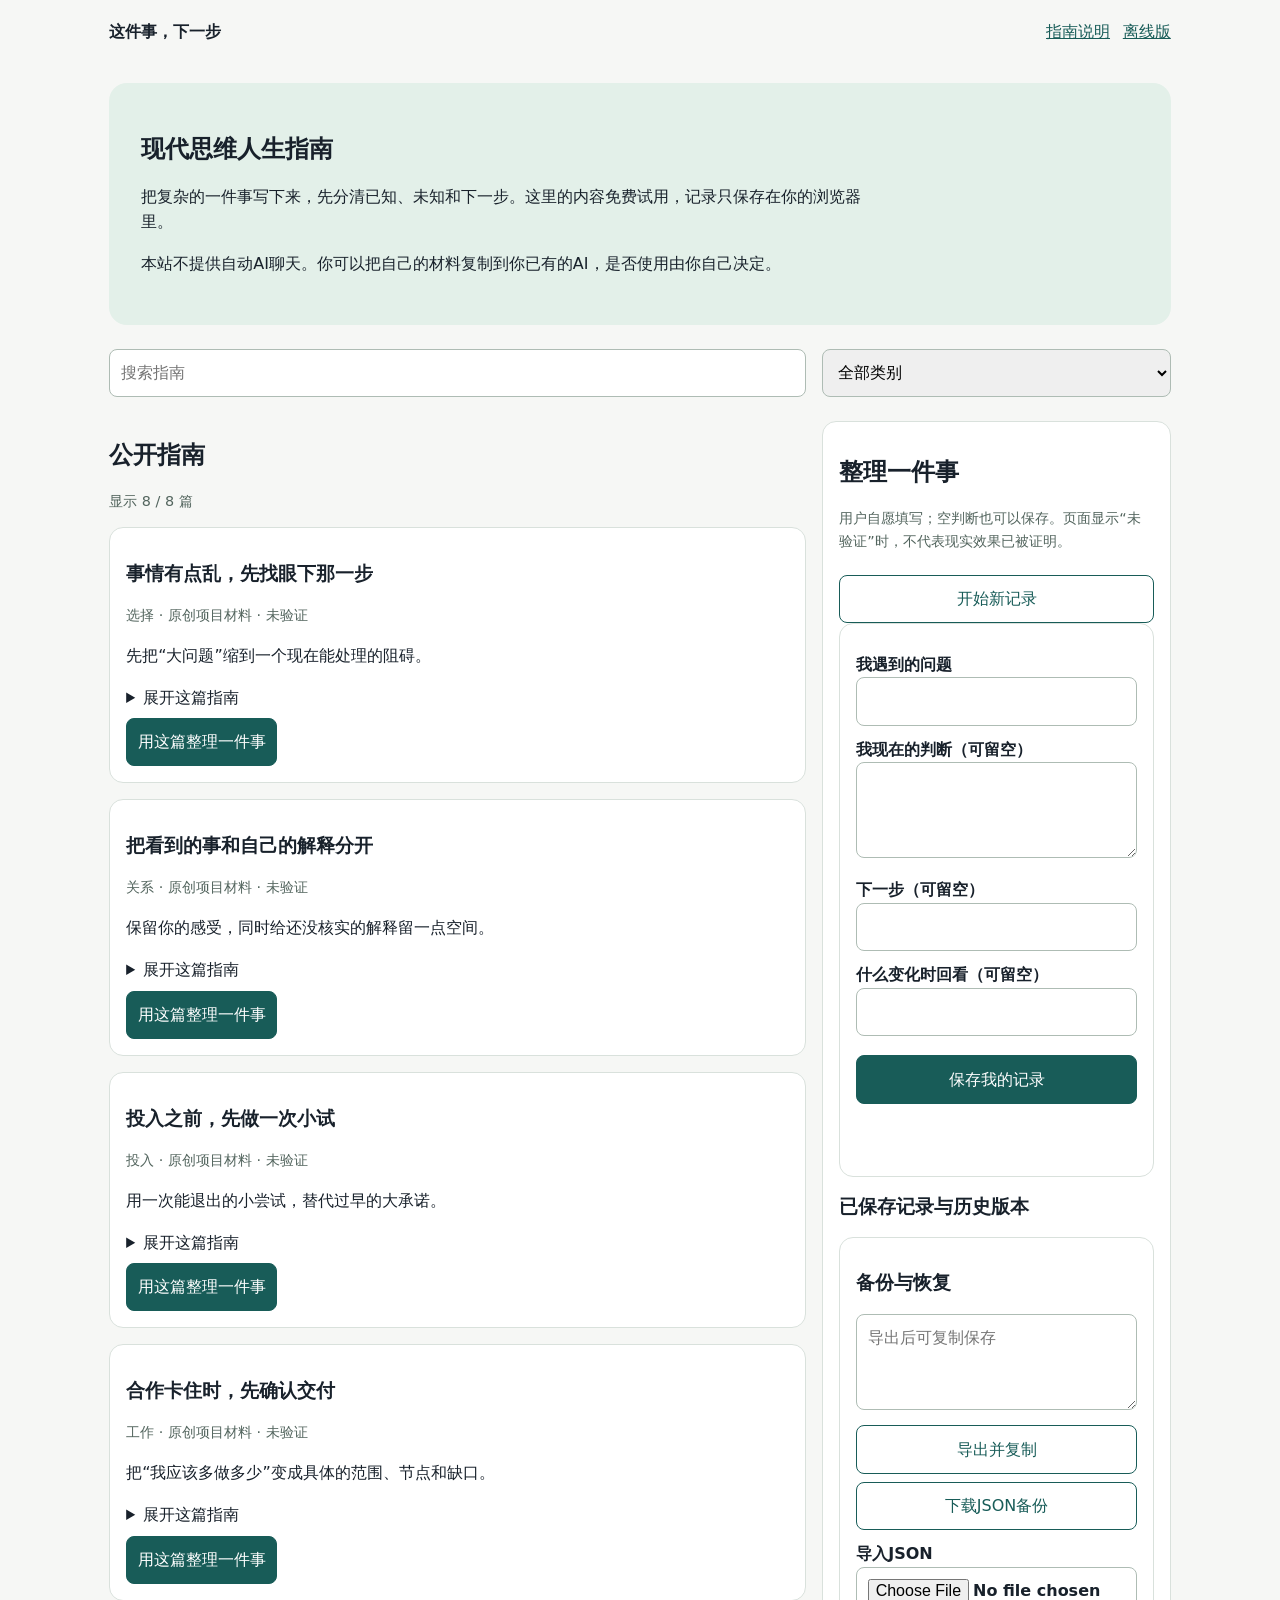
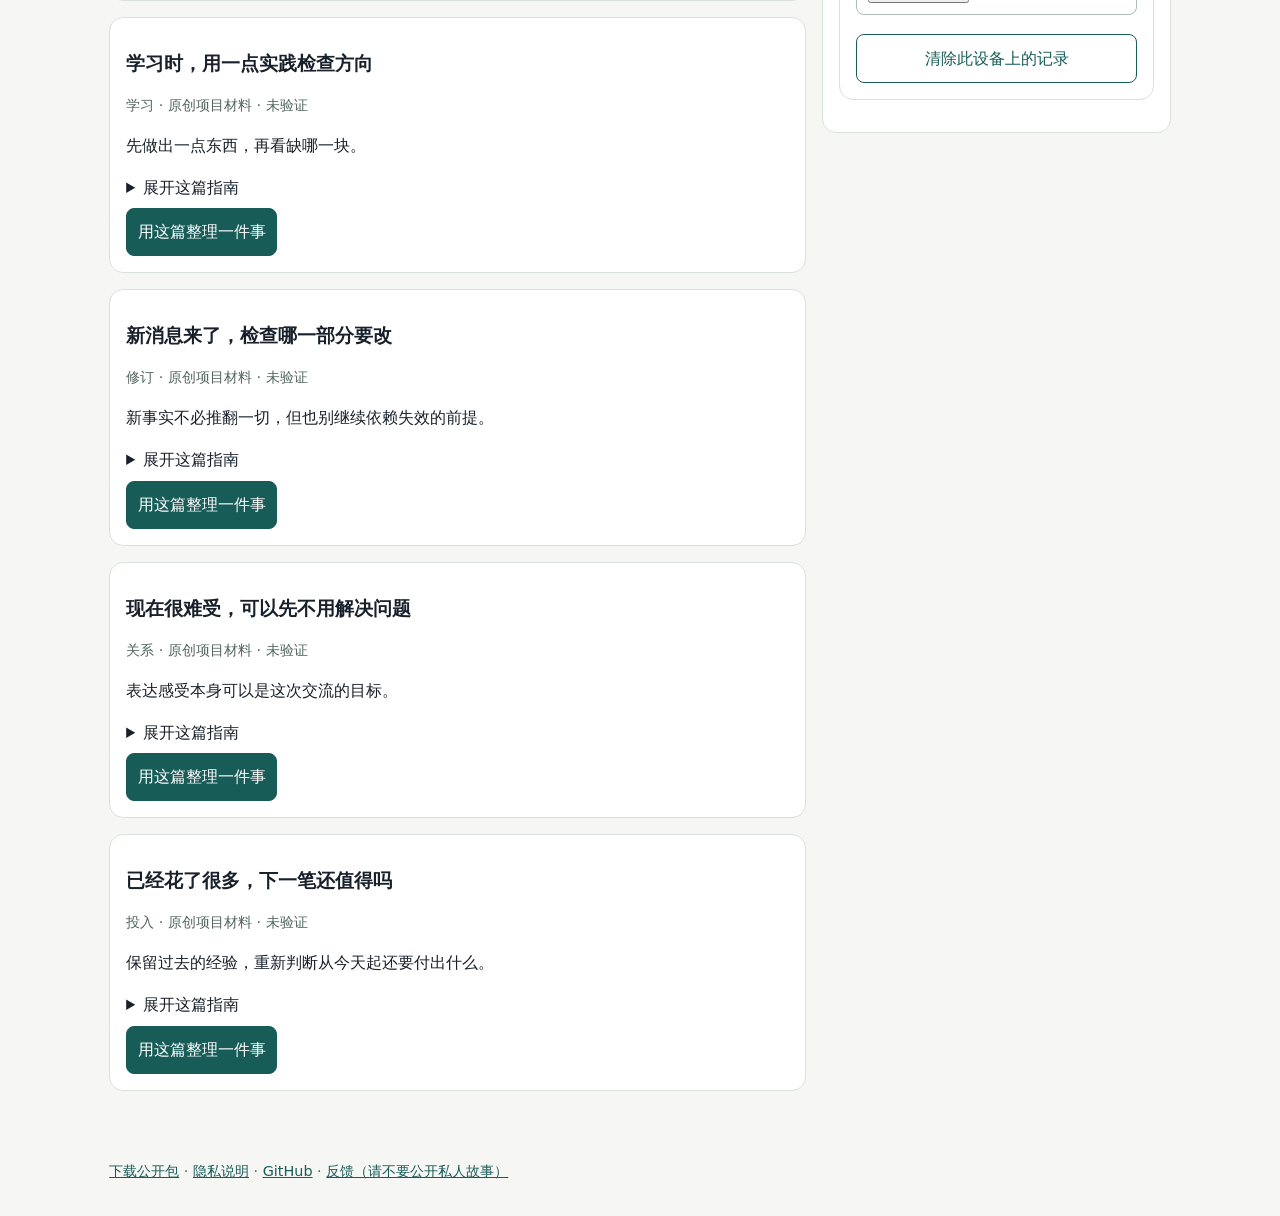
==== index.html @ 2bd93bad "Publish free modern thinking guide alpha" ====
<!doctype html>
<html lang="zh-CN">
<head>
  <meta charset="utf-8">
  <meta name="viewport" content="width=device-width, initial-scale=1">
  <meta http-equiv="Content-Security-Policy" content="default-src 'self'; script-src 'self'; style-src 'self'; connect-src 'self'; object-src 'none'; base-uri 'none'">
  <meta name="description" content="免费公开的现代思维人生指南，帮助你把一件事整理成自己的下一步。">
  <title>现代思维人生指南</title>
  <link rel="stylesheet" href="./style.css">
</head>
<body>
  <header><strong>这件事，下一步</strong><nav><a href="./guide.md">指南说明</a><a href="./offline.html">离线版</a></nav></header>
  <main>
    <section class="hero"><h1>现代思维人生指南</h1><p>把复杂的一件事写下来，先分清已知、未知和下一步。这里的内容免费试用，记录只保存在你的浏览器里。</p><p>本站不提供自动AI聊天。你可以把自己的材料复制到你已有的AI，是否使用由你自己决定。</p></section>
    <section class="controls" aria-label="指南筛选"><input id="search" type="search" placeholder="搜索指南" aria-label="搜索指南"><select id="category" aria-label="选择类别"><option value="">全部类别</option></select></section>
    <div class="layout"><section><h2>公开指南</h2><p id="guide-count" class="tag"></p><div id="guides"></div></section><aside><h2>整理一件事</h2><p class="tag">用户自愿填写；空判断也可以保存。页面显示“未验证”时，不代表现实效果已被证明。</p><button id="new-record" class="secondary" type="button">开始新记录</button><form id="record-form"><label>我遇到的问题<input id="input" required></label><label>我现在的判断（可留空）<textarea id="answer"></textarea></label><label>下一步（可留空）<input id="choice"></label><label>什么变化时回看（可留空）<input id="review"></label><button type="submit">保存我的记录</button><p id="notice" class="notice" role="status"></p></form><div id="records"></div><div class="export"><h3>备份与恢复</h3><textarea id="backup" aria-label="JSON备份内容" placeholder="导出后可复制保存"></textarea><button id="export-copy" class="secondary" type="button">导出并复制</button><button id="export-download" class="secondary" type="button">下载JSON备份</button><label>导入JSON<input id="import-file" type="file" accept="application/json,.json"></label><button id="clear" class="secondary" type="button">清除此设备上的记录</button></div></aside></div>
  </main>
  <footer><p><a href="./download/modern-thinking-guide.zip">下载公开包</a> · <a href="./PRIVACY.md">隐私说明</a> · <a href="https://github.com/fancy0121/modern-thinking-guide">GitHub</a> · <a href="https://github.com/fancy0121/modern-thinking-guide/issues">反馈（请不要公开私人故事）</a></p></footer>
  <script defer src="./content/guides.js"></script><script defer src="./core.js"></script><script defer src="./app.js"></script>
</body>
</html>
---- style.css ----
:root { color-scheme: light; font-family: system-ui, -apple-system, "Segoe UI", sans-serif; color: #18212b; background: #f6f7f5; }
* { box-sizing: border-box; }
body { margin: 0; line-height: 1.6; }
a { color: #185c58; }
header, main, footer { max-width: 1100px; margin: auto; padding: 1.2rem; }
header { display: flex; justify-content: space-between; gap: 1rem; align-items: center; }
nav { display: flex; gap: .8rem; flex-wrap: wrap; }
h1, h2, h3 { line-height: 1.2; }
.hero { background: #e3f0e9; border-radius: 18px; padding: 2rem; }
.hero p { max-width: 720px; }
.controls, .layout { display: grid; gap: 1rem; }
.controls { grid-template-columns: 2fr 1fr; margin: 1.5rem 0; }
.layout { grid-template-columns: minmax(0, 2fr) minmax(260px, 1fr); align-items: start; }
.card, aside, form, .export { background: #fff; border: 1px solid #d9e1dc; border-radius: 14px; padding: 1rem; margin-bottom: 1rem; }
.card header { padding: 0; align-items: flex-start; }
.tag { color: #53655e; font-size: .9rem; }
label { display: block; font-weight: 650; margin: .7rem 0; }
input, textarea, select, button { width: 100%; font: inherit; padding: .65rem; border: 1px solid #aebcb4; border-radius: 8px; }
textarea { min-height: 6rem; resize: vertical; }
button { cursor: pointer; background: #185c58; color: white; border-color: #185c58; margin-top: .5rem; }
button.secondary { background: white; color: #185c58; }
.guide-actions { display: flex; gap: .5rem; flex-wrap: wrap; }
.guide-actions button { width: auto; }
.notice { min-height: 1.5rem; color: #8b3b20; }
footer { color: #53615a; font-size: .9rem; }
body, p, h1, h2, h3, summary, button, label, a { overflow-wrap: anywhere; }
@media (max-width: 760px) { header, .controls, .layout { display: block; } .controls > * { margin-bottom: .7rem; } }
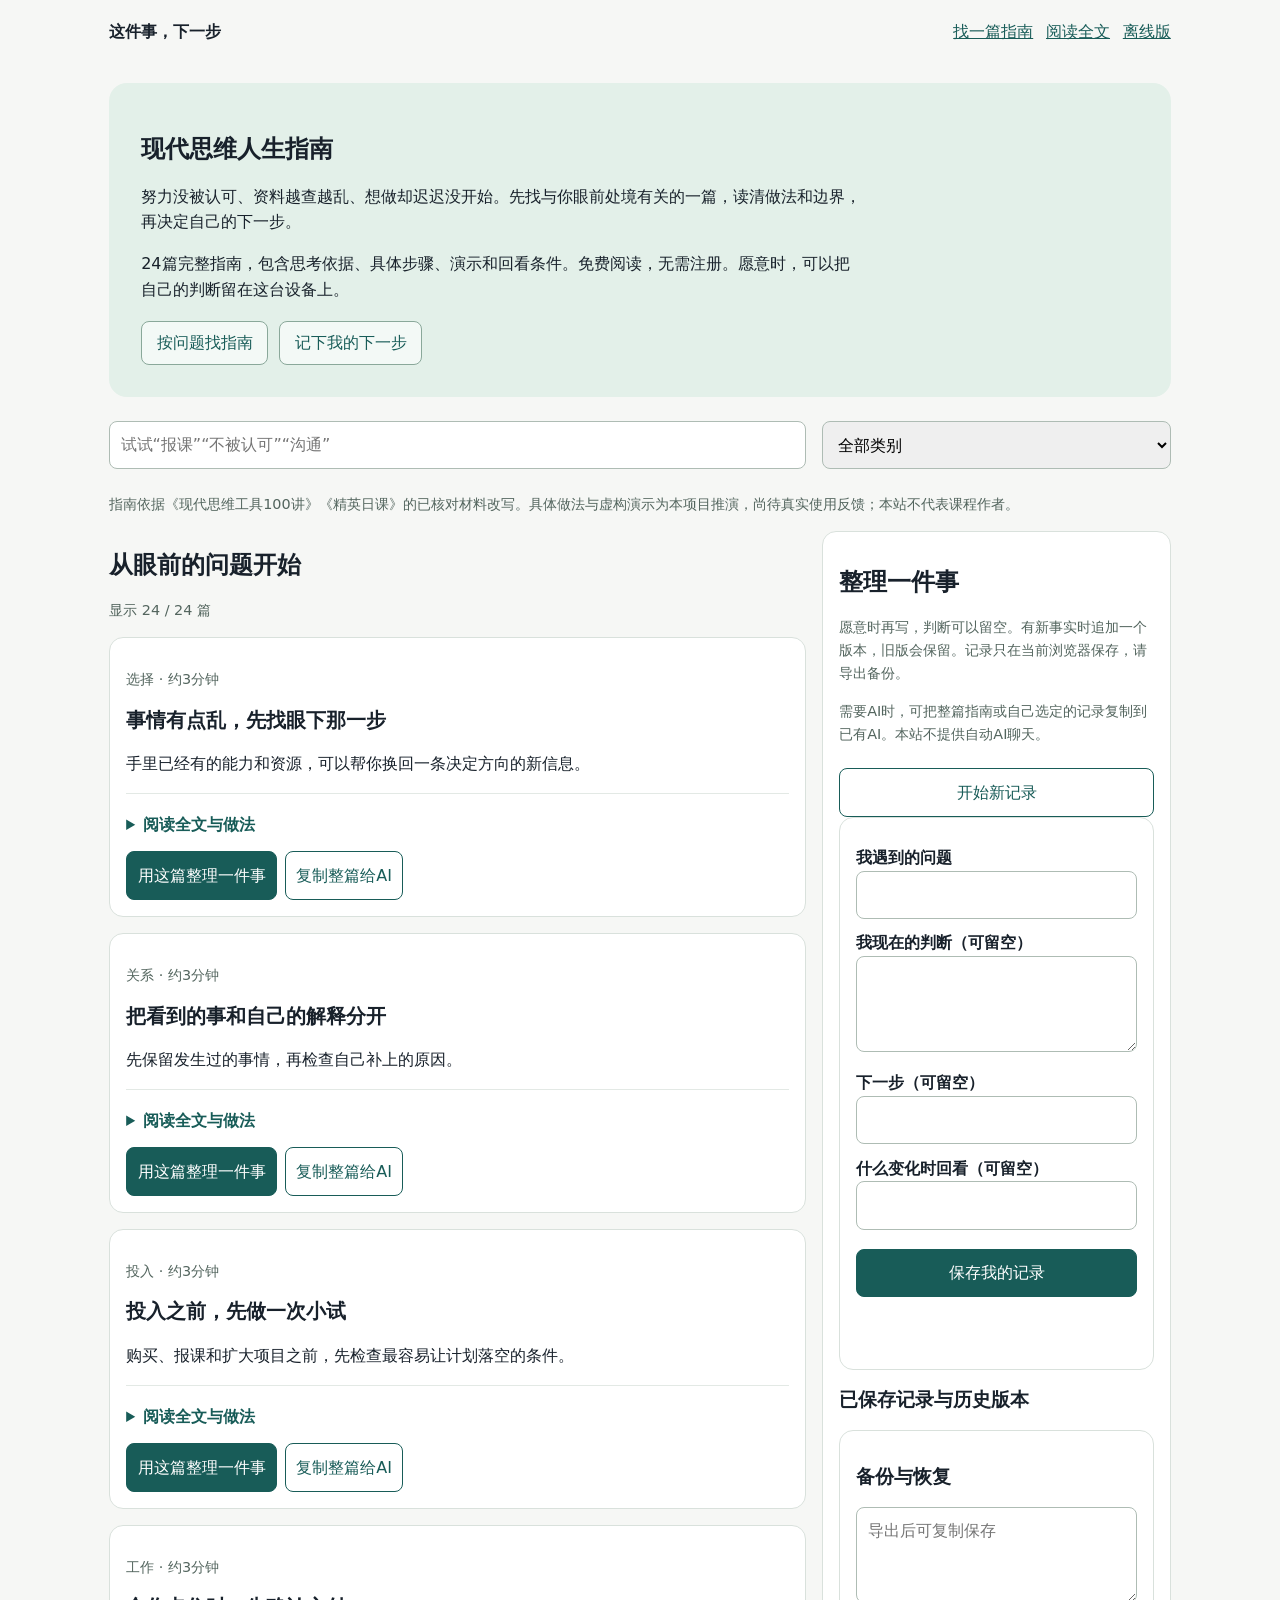
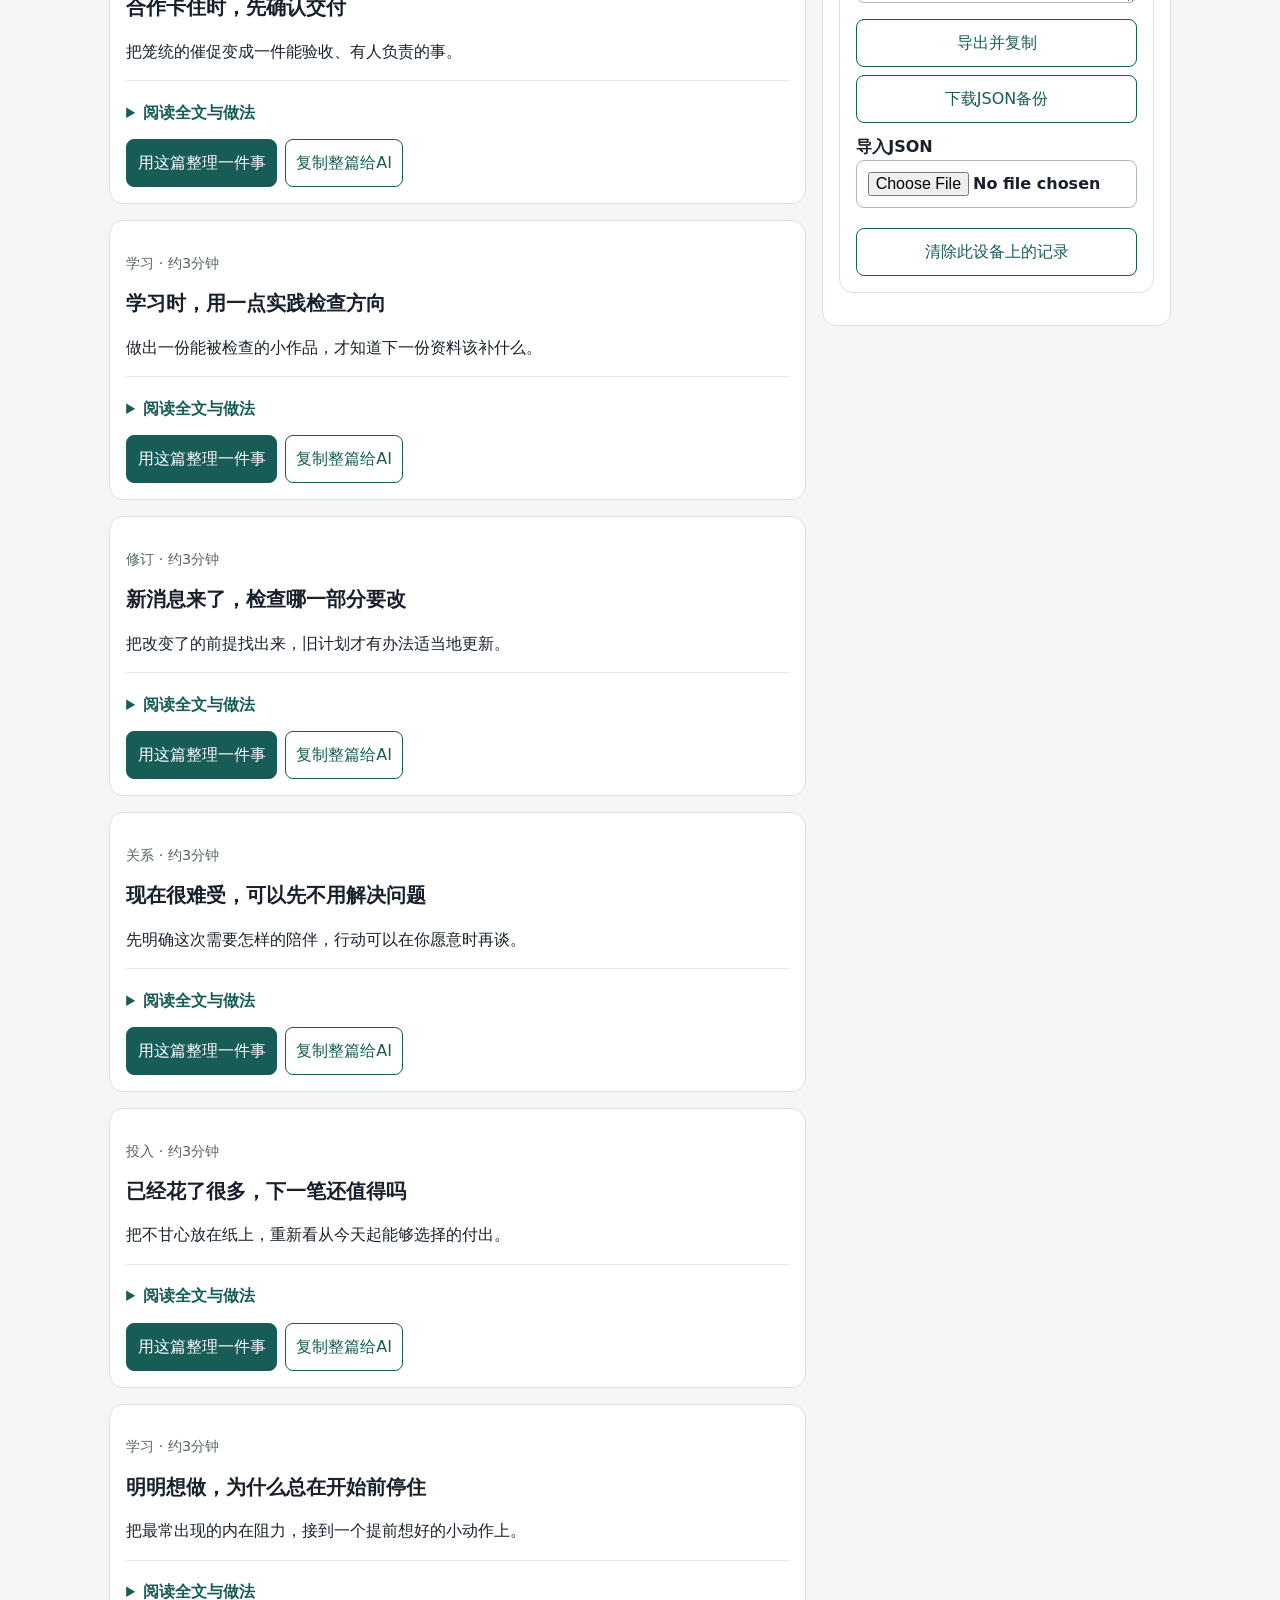
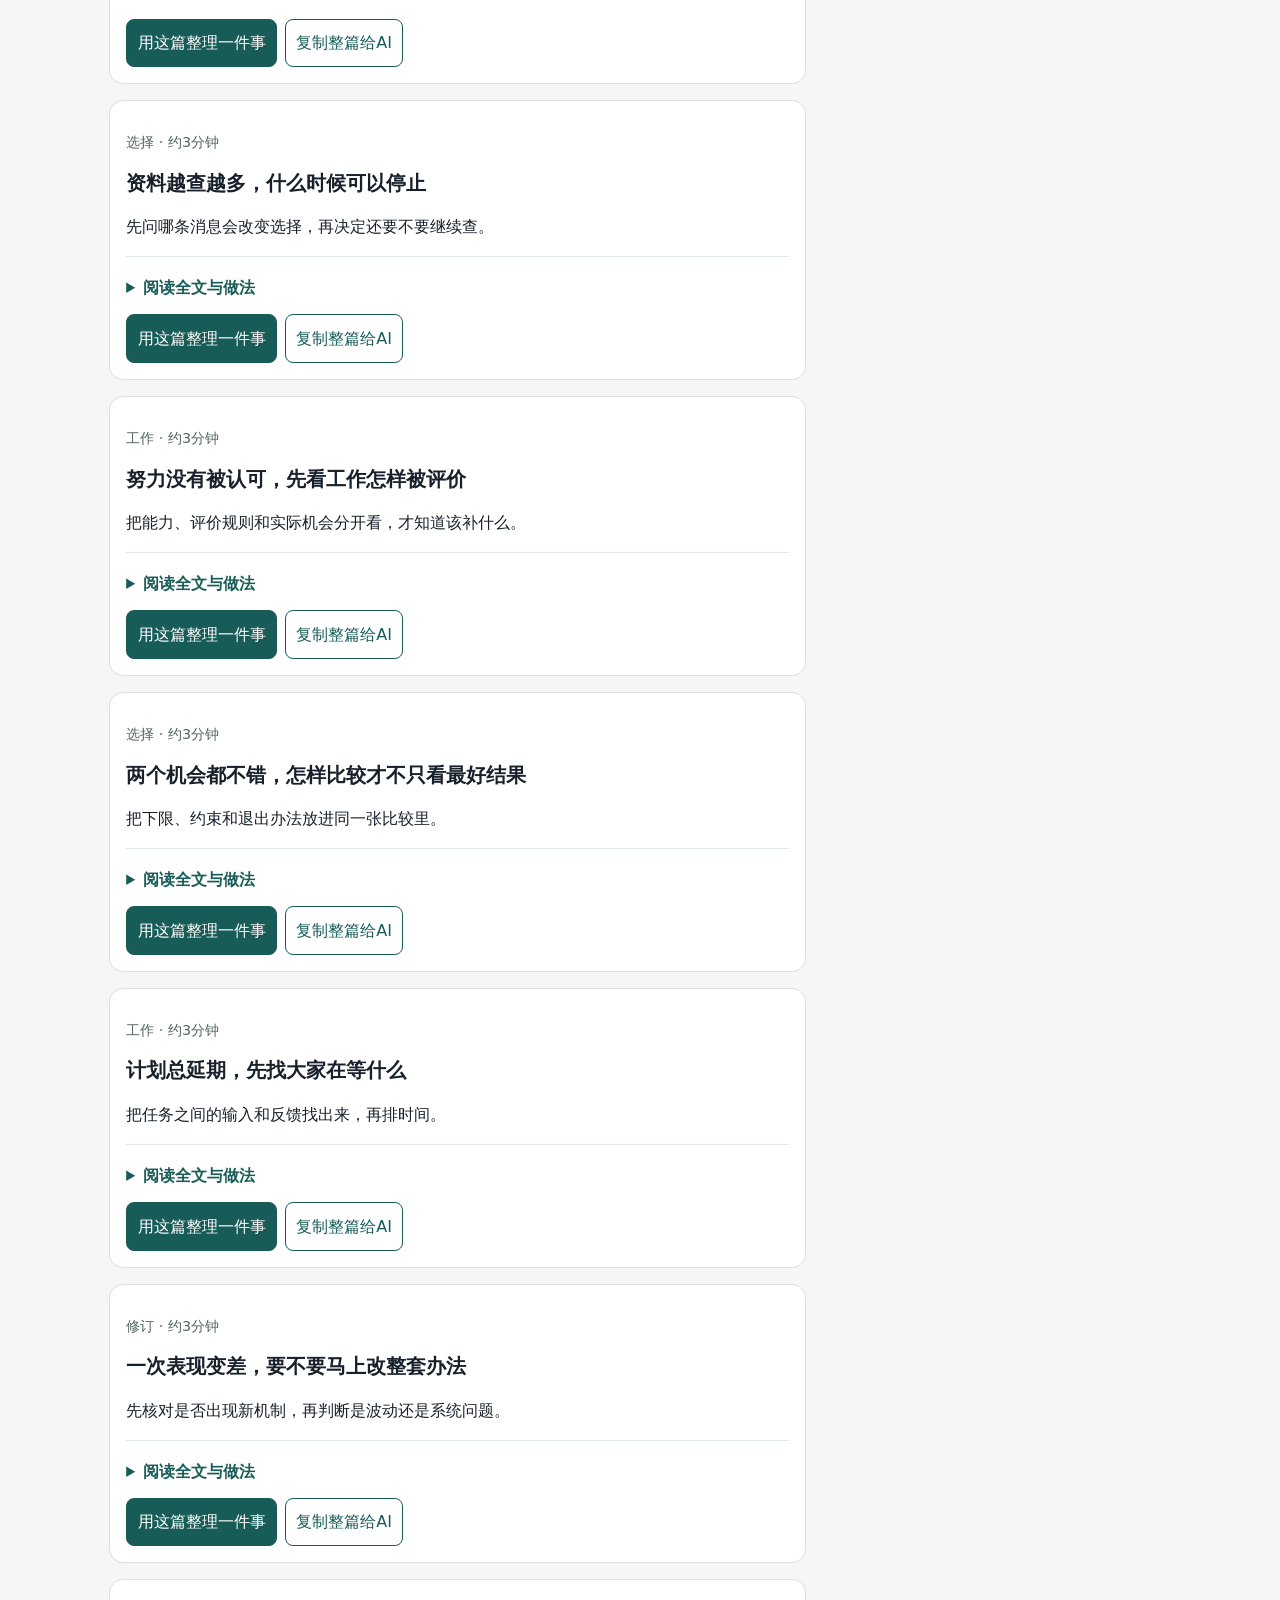
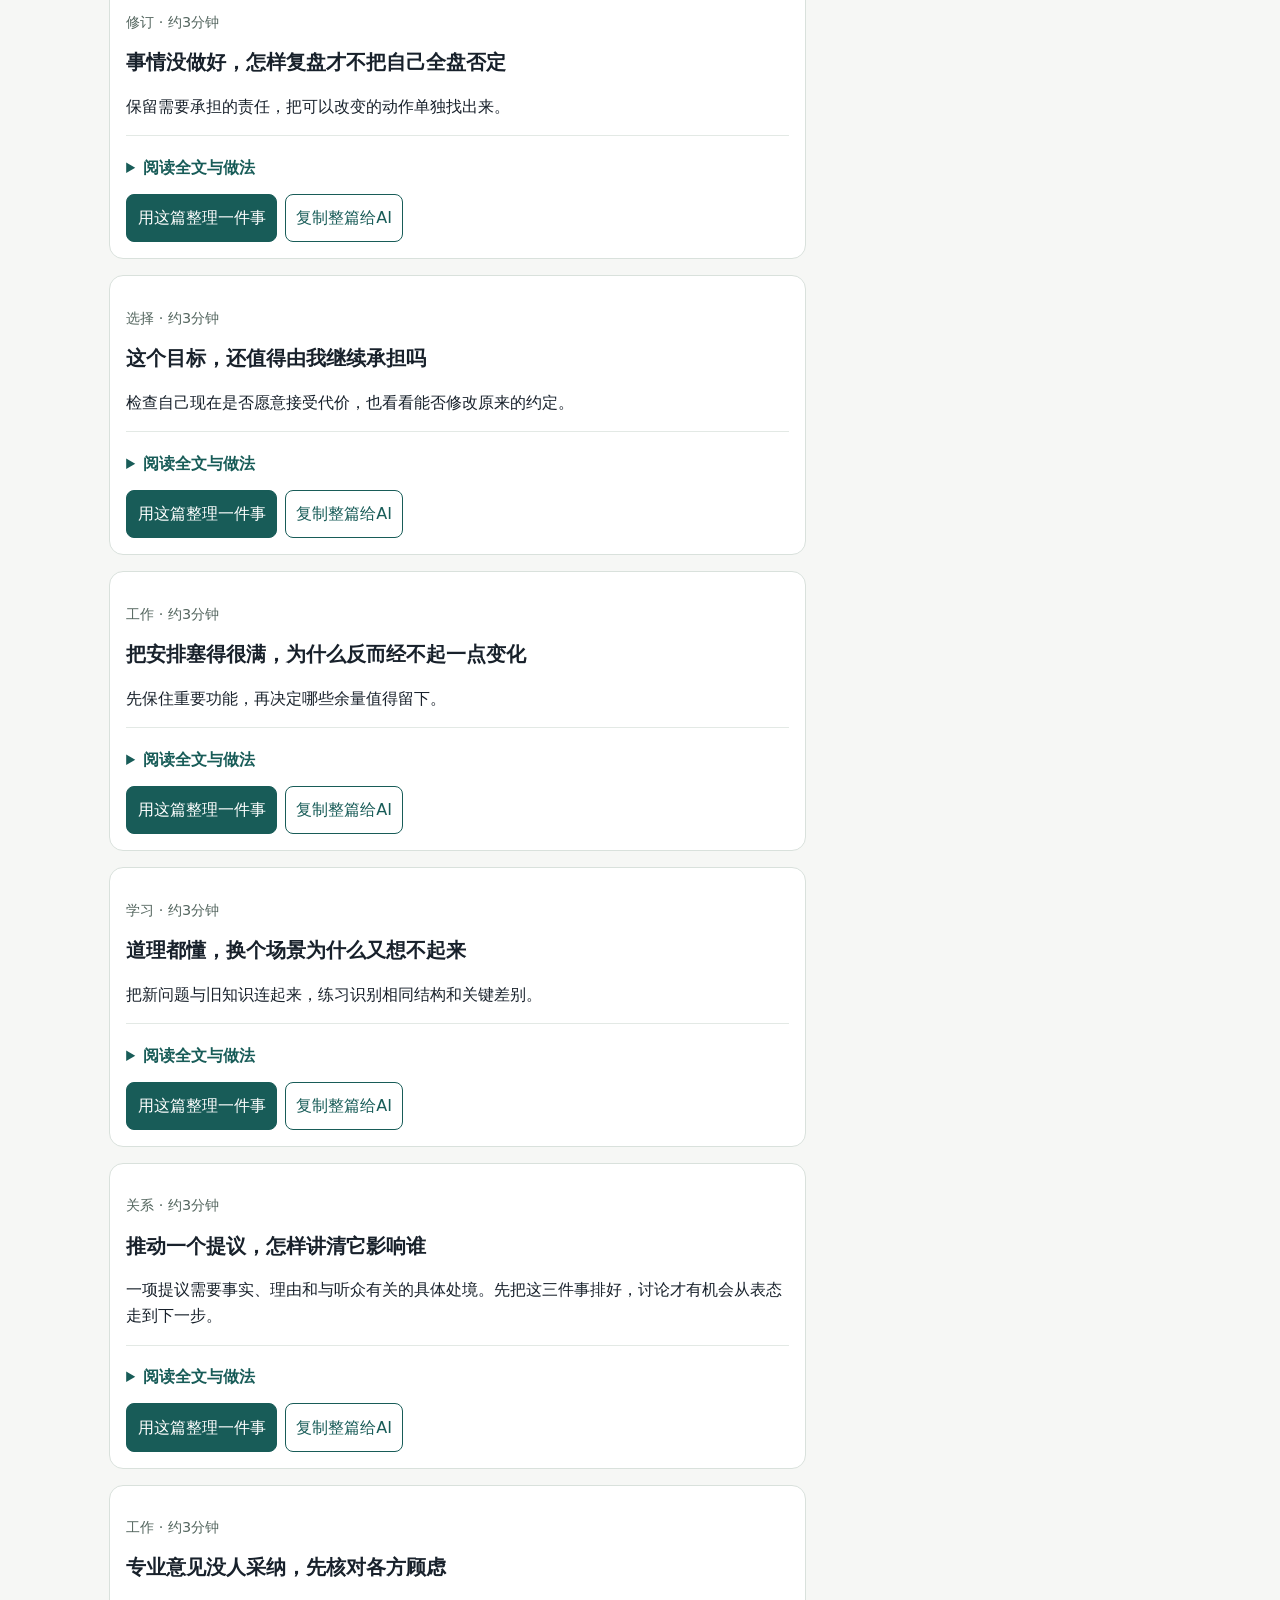
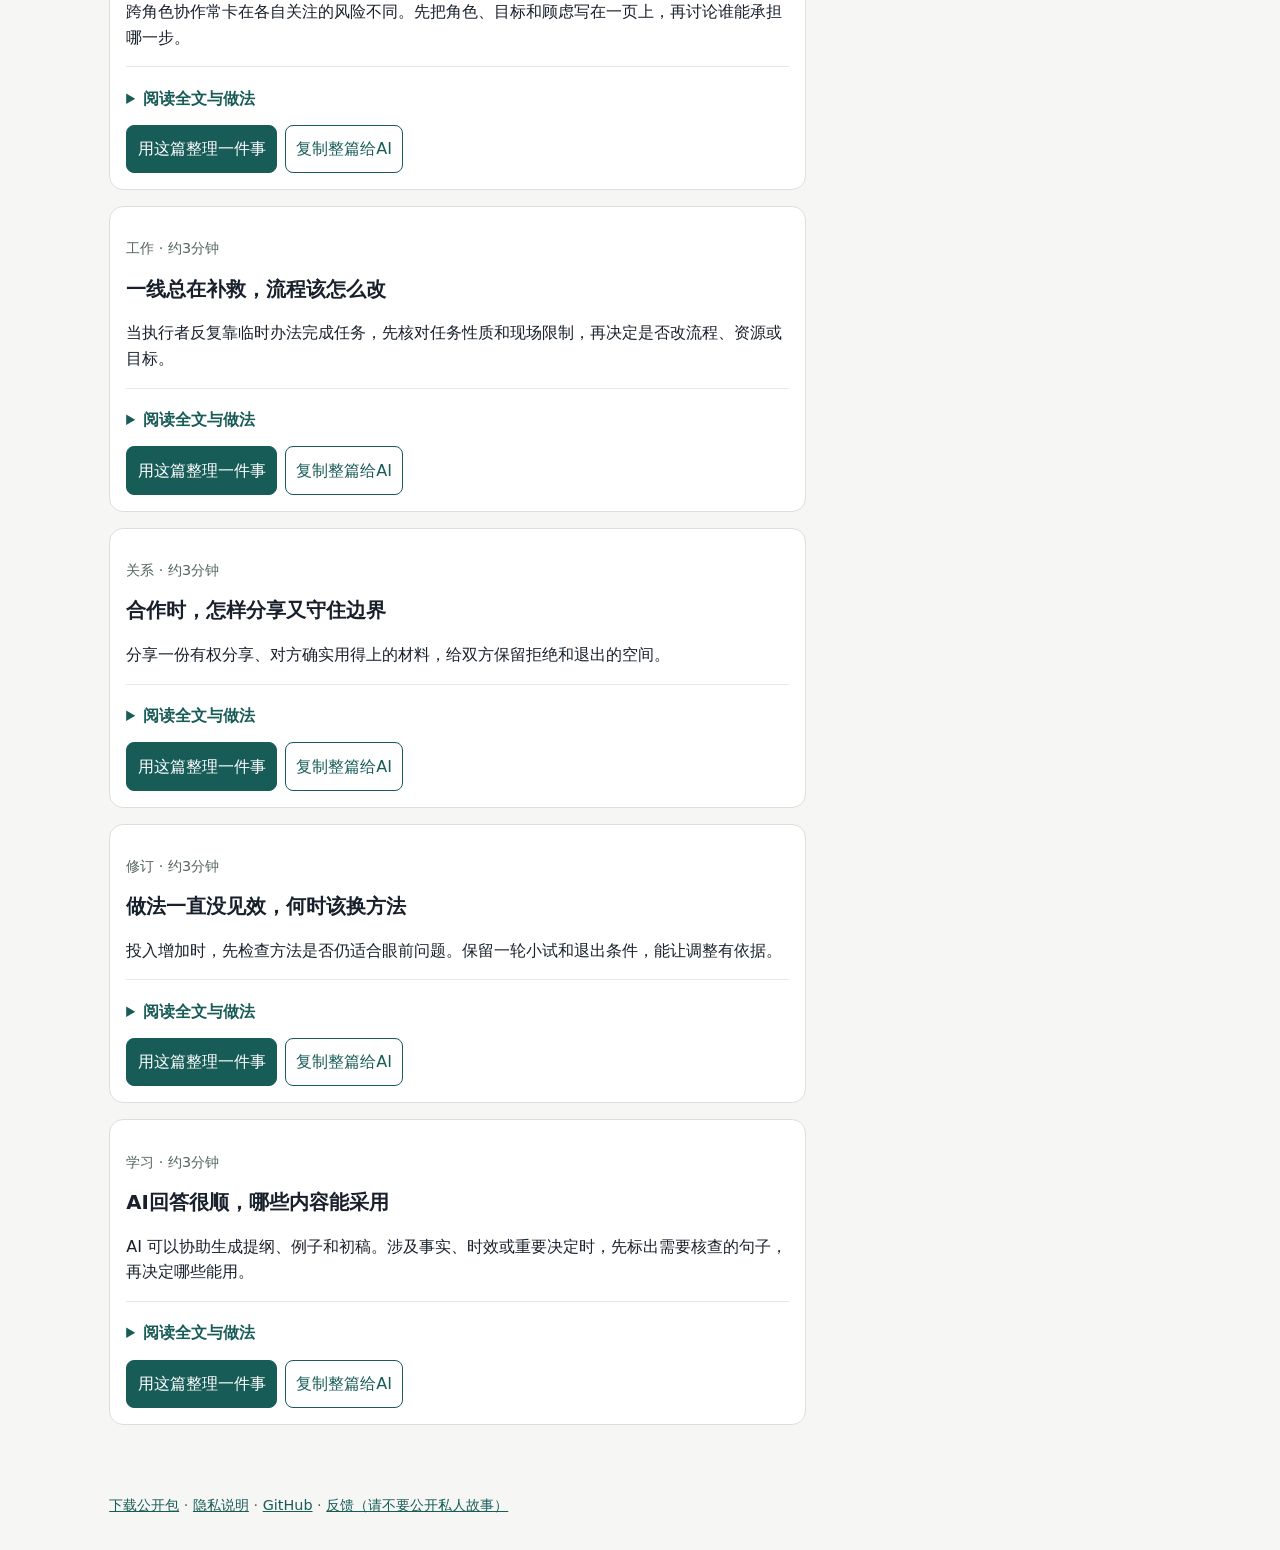
==== commit 77637f6f: "Expand free guide with 24 source-attributed applications" ====
--- a/index.html
+++ b/index.html
@@ -1,21 +1,22 @@
-<!doctype html>
-<html lang="zh-CN">
-<head>
-  <meta charset="utf-8">
-  <meta name="viewport" content="width=device-width, initial-scale=1">
-  <meta http-equiv="Content-Security-Policy" content="default-src 'self'; script-src 'self'; style-src 'self'; connect-src 'self'; object-src 'none'; base-uri 'none'">
-  <meta name="description" content="免费公开的现代思维人生指南，帮助你把一件事整理成自己的下一步。">
-  <title>现代思维人生指南</title>
-  <link rel="stylesheet" href="./style.css">
-</head>
-<body>
-  <header><strong>这件事，下一步</strong><nav><a href="./guide.md">指南说明</a><a href="./offline.html">离线版</a></nav></header>
-  <main>
-    <section class="hero"><h1>现代思维人生指南</h1><p>把复杂的一件事写下来，先分清已知、未知和下一步。这里的内容免费试用，记录只保存在你的浏览器里。</p><p>本站不提供自动AI聊天。你可以把自己的材料复制到你已有的AI，是否使用由你自己决定。</p></section>
-    <section class="controls" aria-label="指南筛选"><input id="search" type="search" placeholder="搜索指南" aria-label="搜索指南"><select id="category" aria-label="选择类别"><option value="">全部类别</option></select></section>
-    <div class="layout"><section><h2>公开指南</h2><p id="guide-count" class="tag"></p><div id="guides"></div></section><aside><h2>整理一件事</h2><p class="tag">用户自愿填写；空判断也可以保存。页面显示“未验证”时，不代表现实效果已被证明。</p><button id="new-record" class="secondary" type="button">开始新记录</button><form id="record-form"><label>我遇到的问题<input id="input" required></label><label>我现在的判断（可留空）<textarea id="answer"></textarea></label><label>下一步（可留空）<input id="choice"></label><label>什么变化时回看（可留空）<input id="review"></label><button type="submit">保存我的记录</button><p id="notice" class="notice" role="status"></p></form><div id="records"></div><div class="export"><h3>备份与恢复</h3><textarea id="backup" aria-label="JSON备份内容" placeholder="导出后可复制保存"></textarea><button id="export-copy" class="secondary" type="button">导出并复制</button><button id="export-download" class="secondary" type="button">下载JSON备份</button><label>导入JSON<input id="import-file" type="file" accept="application/json,.json"></label><button id="clear" class="secondary" type="button">清除此设备上的记录</button></div></aside></div>
-  </main>
-  <footer><p><a href="./download/modern-thinking-guide.zip">下载公开包</a> · <a href="./PRIVACY.md">隐私说明</a> · <a href="https://github.com/fancy0121/modern-thinking-guide">GitHub</a> · <a href="https://github.com/fancy0121/modern-thinking-guide/issues">反馈（请不要公开私人故事）</a></p></footer>
-  <script defer src="./content/guides.js"></script><script defer src="./core.js"></script><script defer src="./app.js"></script>
-</body>
-</html>
+<!doctype html>
+<html lang="zh-CN">
+<head>
+  <meta charset="utf-8">
+  <meta name="viewport" content="width=device-width, initial-scale=1">
+  <meta http-equiv="Content-Security-Policy" content="default-src 'self'; script-src 'self'; style-src 'self'; connect-src 'self'; object-src 'none'; base-uri 'none'">
+  <meta name="description" content="24篇有来源的现代思维应用指南，从工作、学习和关系中的具体问题开始，读做法、看边界，找到自己的下一步。">
+  <title>现代思维人生指南</title>
+  <link rel="stylesheet" href="./style.css?v=2026-10-20-content.1">
+</head>
+<body>
+  <header><strong>这件事，下一步</strong><nav><a href="#library">找一篇指南</a><a href="./guide.md">阅读全文</a><a href="./offline.html">离线版</a></nav></header>
+  <main>
+    <section class="hero"><h1>现代思维人生指南</h1><p>努力没被认可、资料越查越乱、想做却迟迟没开始。先找与你眼前处境有关的一篇，读清做法和边界，再决定自己的下一步。</p><p>24篇完整指南，包含思考依据、具体步骤、演示和回看条件。免费阅读，无需注册。愿意时，可以把自己的判断留在这台设备上。</p><div class="hero-actions"><a href="#library">按问题找指南</a><a href="#record">记下我的下一步</a></div></section>
+    <section class="controls" id="library" aria-label="指南筛选"><input id="search" type="search" placeholder="试试“报课”“不被认可”“沟通”" aria-label="搜索指南"><select id="category" aria-label="选择类别"><option value="">全部类别</option></select></section>
+    <p class="tag">指南依据《现代思维工具100讲》《精英日课》的已核对材料改写。具体做法与虚构演示为本项目推演，尚待真实使用反馈；本站不代表课程作者。</p>
+    <div class="layout"><section><h2>从眼前的问题开始</h2><p id="guide-count" class="tag" role="status" aria-live="polite"></p><div id="guides"></div></section><aside id="record"><h2>整理一件事</h2><p class="tag">愿意时再写，判断可以留空。有新事实时追加一个版本，旧版会保留。记录只在当前浏览器保存，请导出备份。</p><p class="tag">需要AI时，可把整篇指南或自己选定的记录复制到已有AI。本站不提供自动AI聊天。</p><button id="new-record" class="secondary" type="button">开始新记录</button><form id="record-form"><label>我遇到的问题<input id="input" required></label><label>我现在的判断（可留空）<textarea id="answer"></textarea></label><label>下一步（可留空）<input id="choice"></label><label>什么变化时回看（可留空）<input id="review"></label><button type="submit">保存我的记录</button><p id="notice" class="notice" role="status"></p></form><div id="records"></div><div class="export"><h3>备份与恢复</h3><textarea id="backup" aria-label="JSON备份内容" placeholder="导出后可复制保存"></textarea><button id="export-copy" class="secondary" type="button">导出并复制</button><button id="export-download" class="secondary" type="button">下载JSON备份</button><label>导入JSON<input id="import-file" type="file" accept="application/json,.json"></label><button id="clear" class="secondary" type="button">清除此设备上的记录</button></div></aside></div>
+  </main>
+  <footer><p><a href="./download/modern-thinking-guide.zip">下载公开包</a> · <a href="./PRIVACY.md">隐私说明</a> · <a href="https://github.com/fancy0121/modern-thinking-guide">GitHub</a> · <a href="https://github.com/fancy0121/modern-thinking-guide/issues">反馈（请不要公开私人故事）</a></p></footer>
+  <script defer src="./content/guides.js?v=2026-10-20-content.1"></script><script defer src="./core.js?v=2026-10-20-content.1"></script><script defer src="./app.js?v=2026-10-20-content.1"></script>
+</body>
+</html>
--- a/style.css
+++ b/style.css
@@ -1,4 +1,4 @@
-:root { color-scheme: light; font-family: system-ui, -apple-system, "Segoe UI", sans-serif; color: #18212b; background: #f6f7f5; }
+:root { color-scheme: light; font-family: "Microsoft YaHei", "PingFang SC", system-ui, -apple-system, "Segoe UI", sans-serif; color: #18212b; background: #f6f7f5; }
 * { box-sizing: border-box; }
 body { margin: 0; line-height: 1.6; }
 a { color: #185c58; }
@@ -14,6 +14,21 @@
 .card, aside, form, .export { background: #fff; border: 1px solid #d9e1dc; border-radius: 14px; padding: 1rem; margin-bottom: 1rem; }
 .card header { padding: 0; align-items: flex-start; }
 .tag { color: #53655e; font-size: .9rem; }
+.card { scroll-margin-top: 1rem; }
+.card h3 { font-size: 1.23rem; margin: .55rem 0; line-height: 1.5; }
+.card h3 a { color: #18212b; text-decoration: none; }
+.card h3 a:hover { text-decoration: underline; }
+.card h4 { font-size: 1rem; margin: 1.5rem 0 .5rem; }
+.card details { border-top: 1px solid #e3e9e5; margin-top: .8rem; padding-top: .8rem; }
+.card summary { cursor: pointer; color: #185c58; font-weight: 650; padding: .35rem 0; }
+.card li { margin: .7rem 0; padding-left: .2rem; }
+.card ol, .card ul { padding-left: 1.5rem; }
+.example { background: #f1f6f2; border-left: 3px solid #92b4a3; padding: .1rem 1rem .6rem; margin-top: 1.2rem; }
+.sources { border-top: 1px solid #e3e9e5; margin-top: 1.4rem; font-size: .9rem; color: #53615a; }
+.sources p { margin: .5rem 0; }
+.related-link { display: block; padding: .35rem 0; }
+.hero .hero-actions { display: flex; flex-wrap: wrap; gap: .7rem; margin-top: 1.2rem; }
+.hero-actions a { padding: .5rem .9rem; border: 1px solid #8aa89a; border-radius: 8px; text-decoration: none; background: #fff9; }
 label { display: block; font-weight: 650; margin: .7rem 0; }
 input, textarea, select, button { width: 100%; font: inherit; padding: .65rem; border: 1px solid #aebcb4; border-radius: 8px; }
 textarea { min-height: 6rem; resize: vertical; }
@@ -24,4 +39,4 @@
 .notice { min-height: 1.5rem; color: #8b3b20; }
 footer { color: #53615a; font-size: .9rem; }
 body, p, h1, h2, h3, summary, button, label, a { overflow-wrap: anywhere; }
-@media (max-width: 760px) { header, .controls, .layout { display: block; } .controls > * { margin-bottom: .7rem; } }
+@media (max-width: 760px) { header, .controls, .layout { display: block; } .controls > * { margin-bottom: .7rem; } .hero { padding: 1.3rem; } }
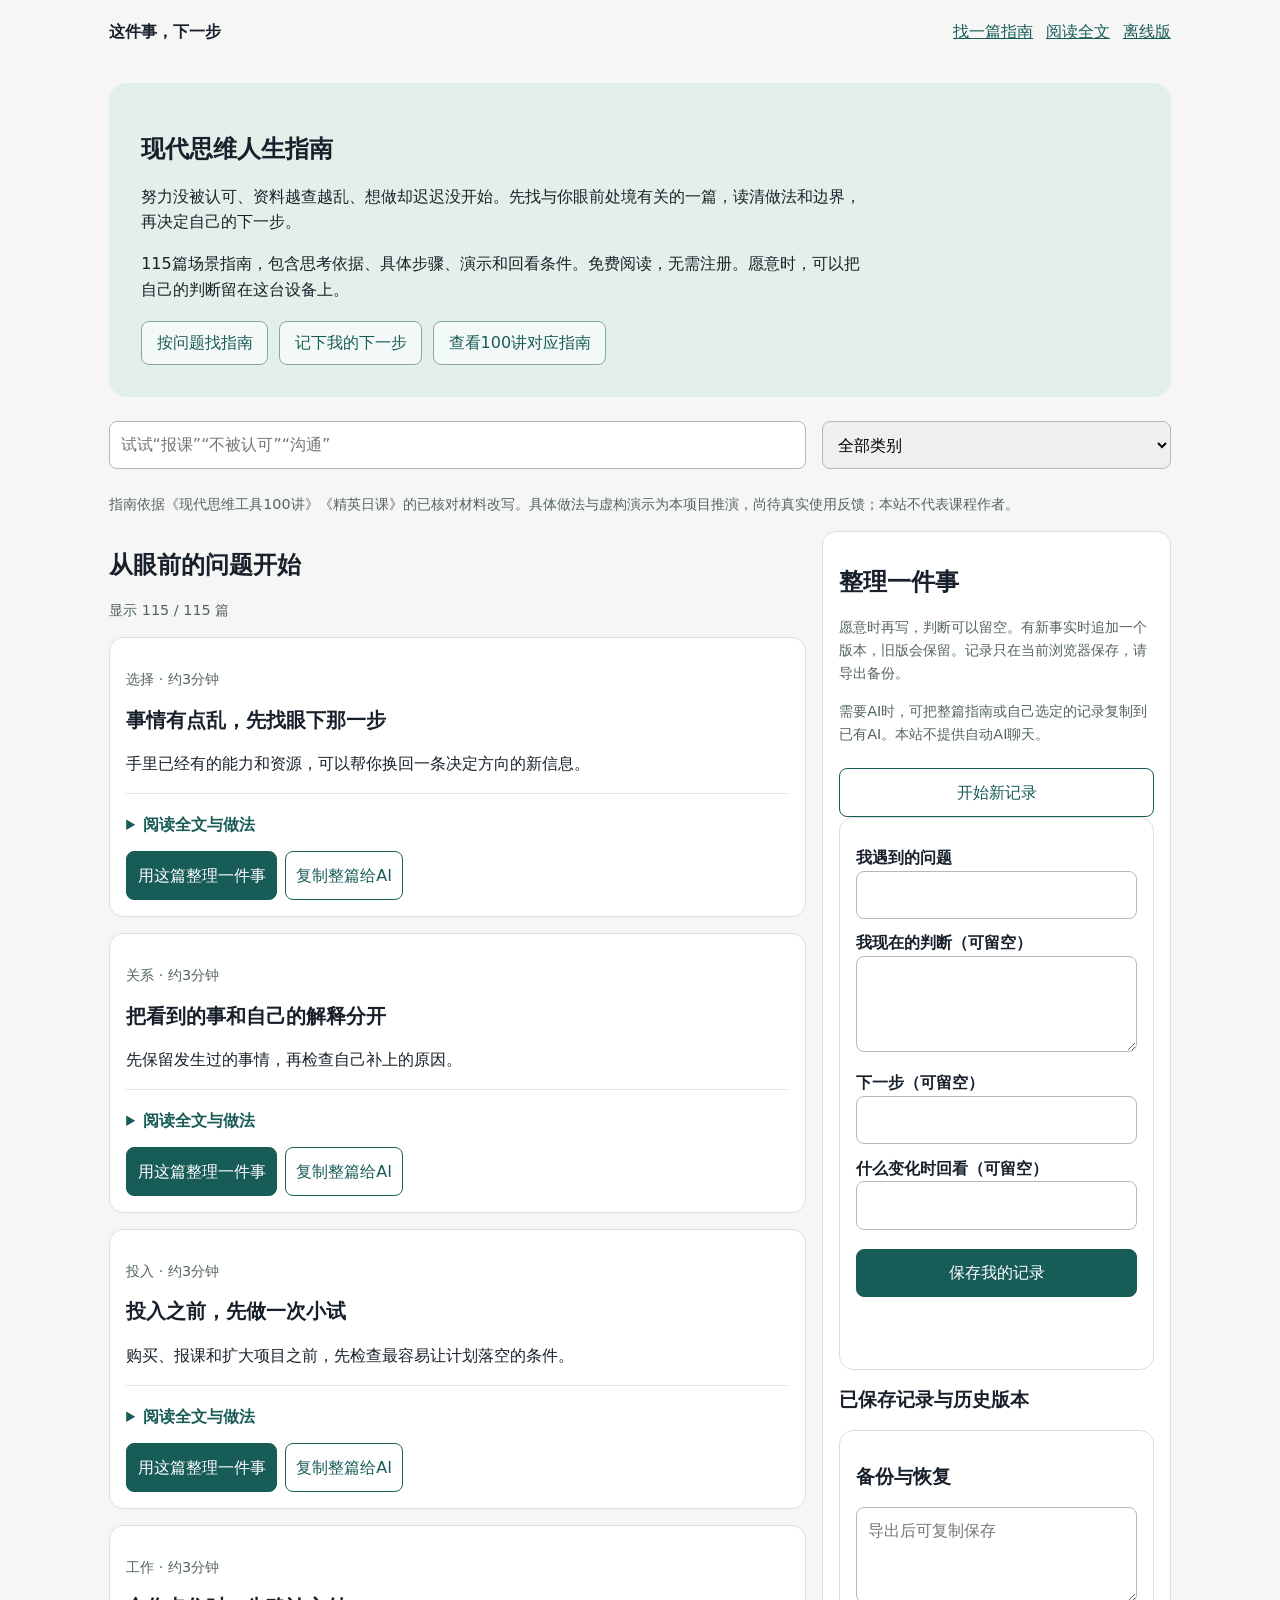
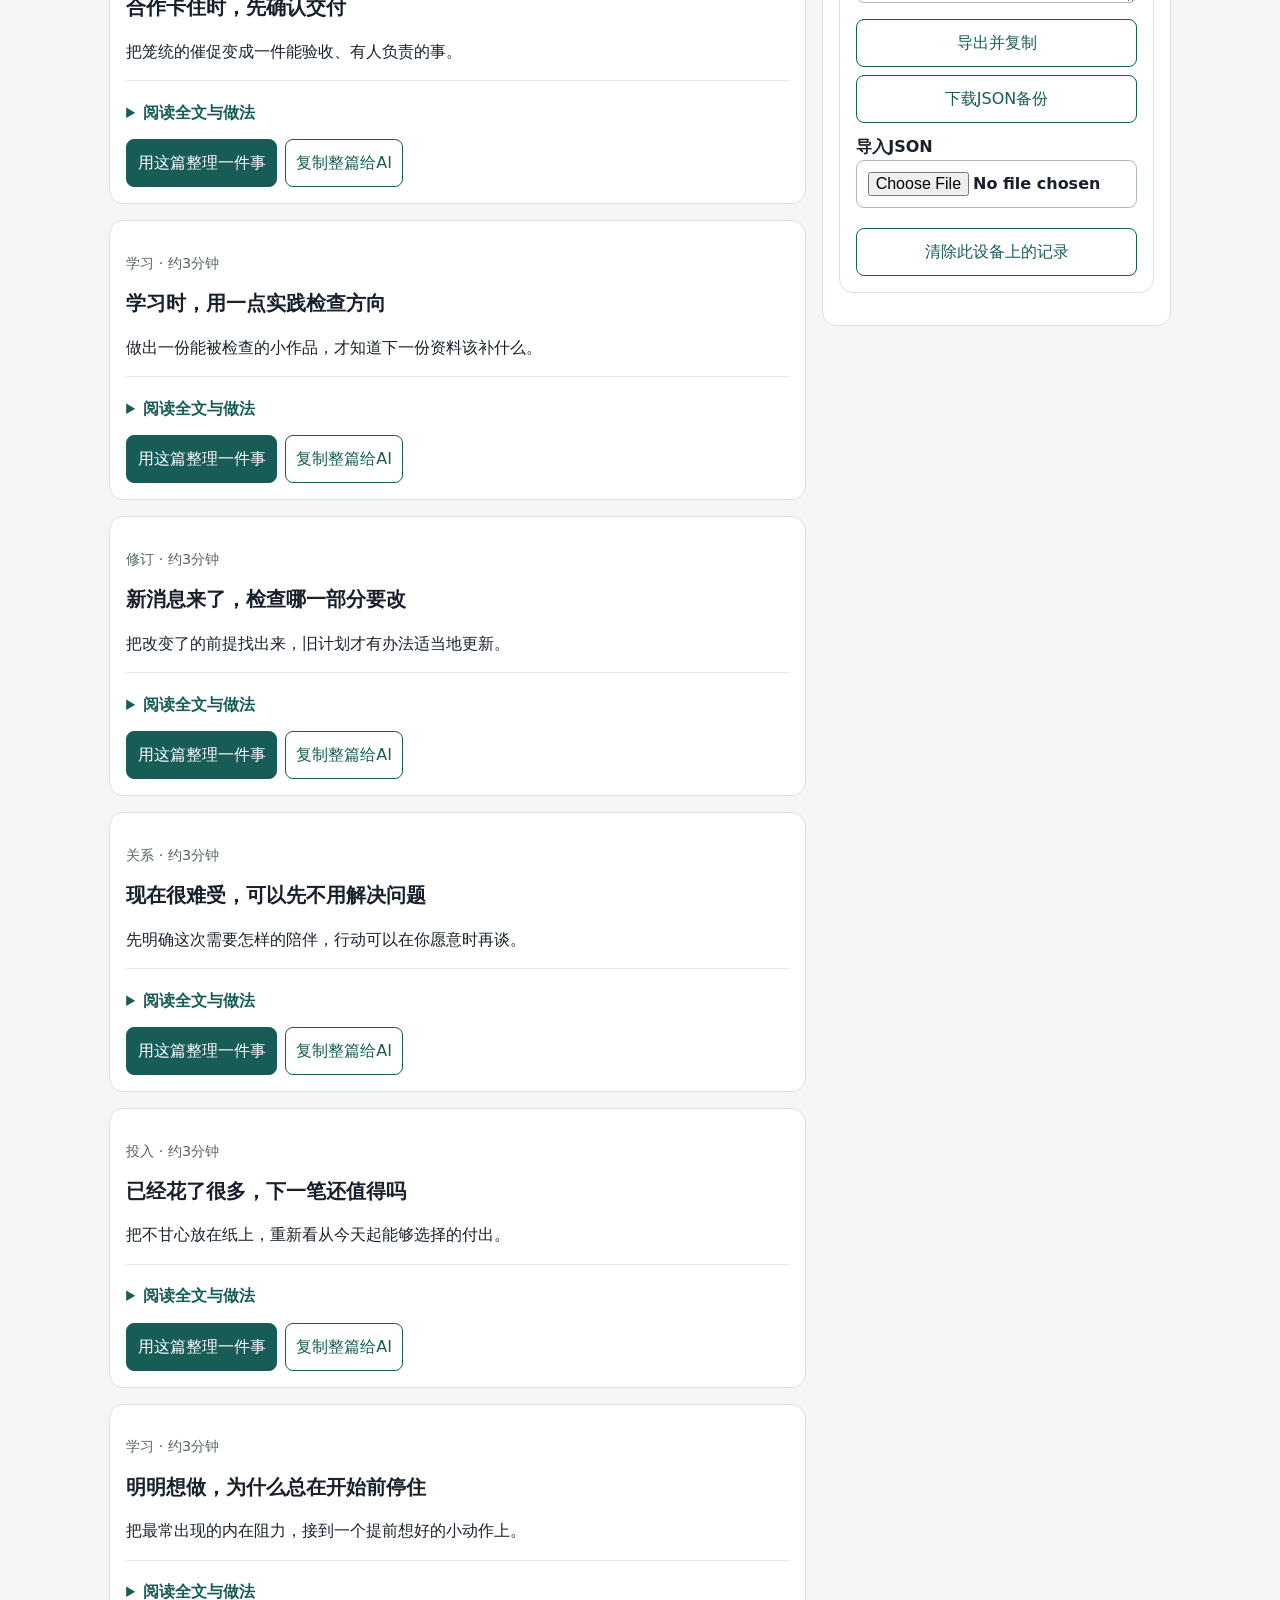
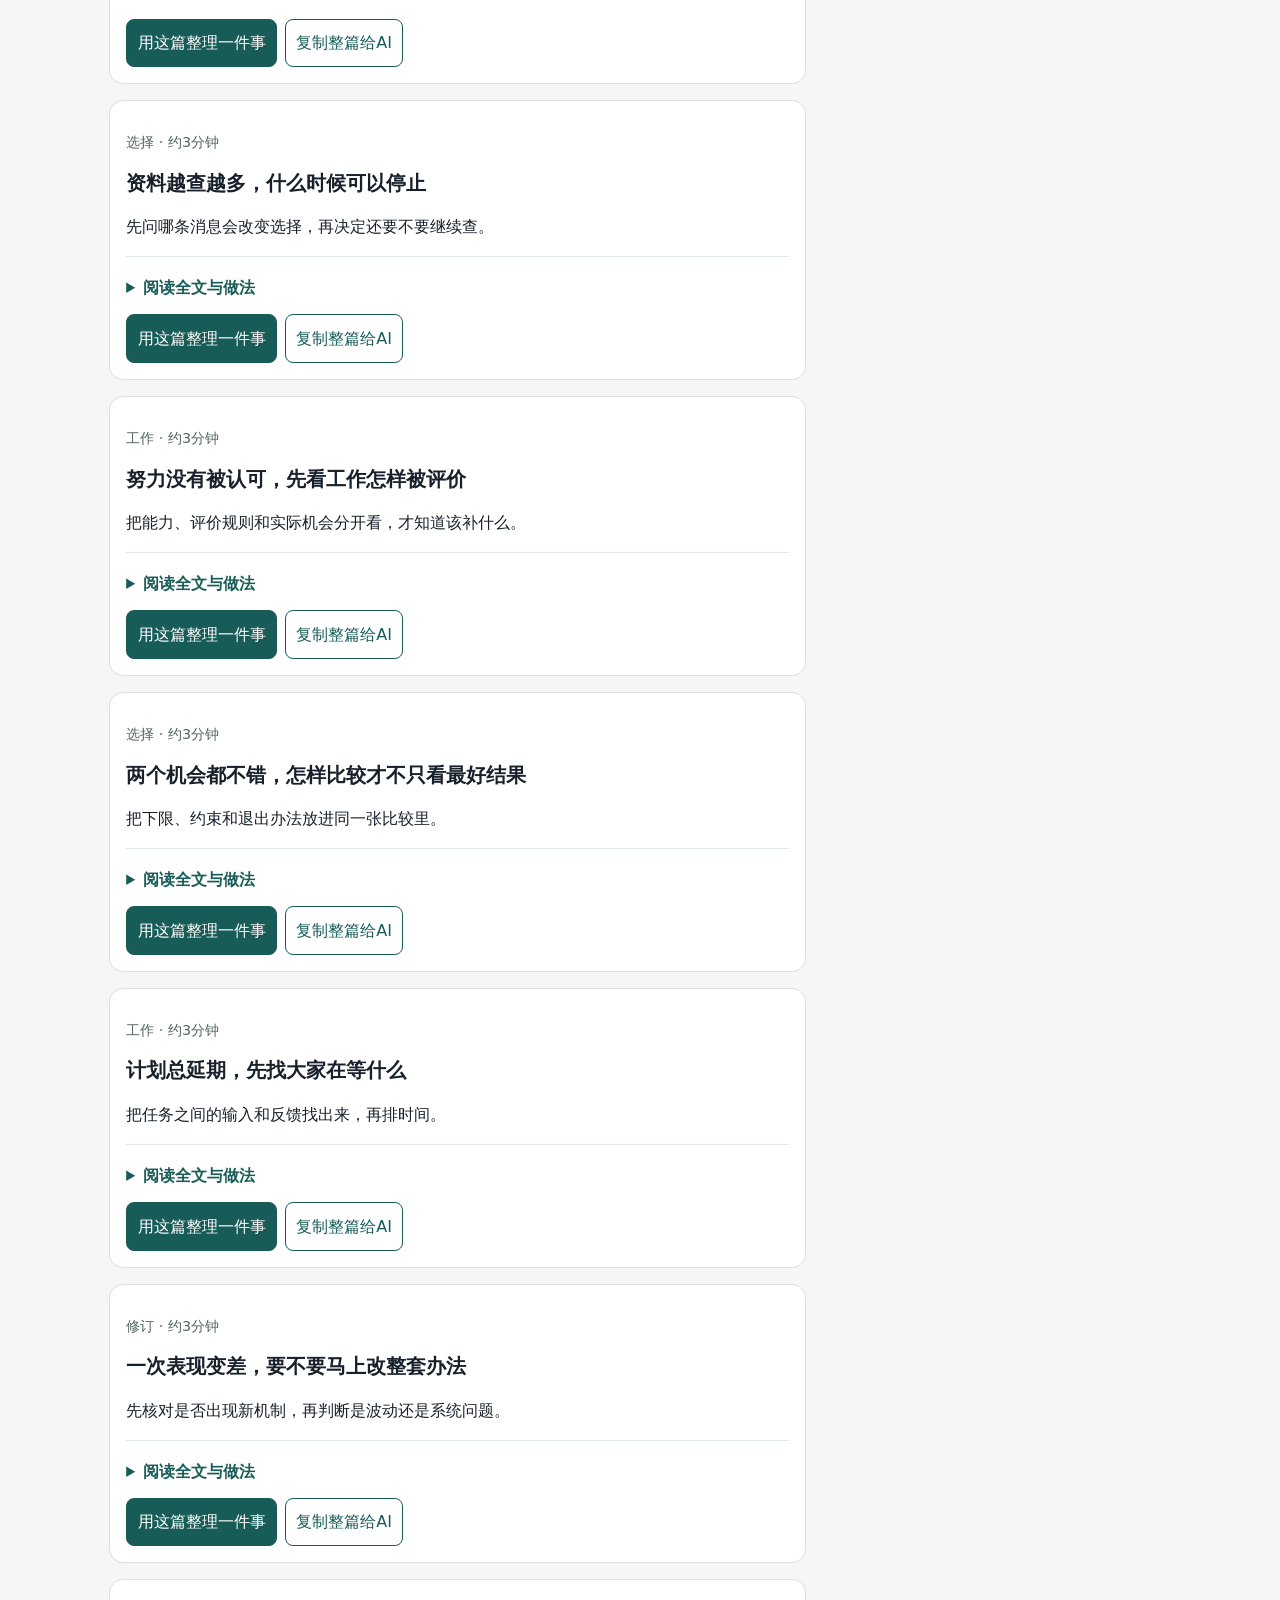
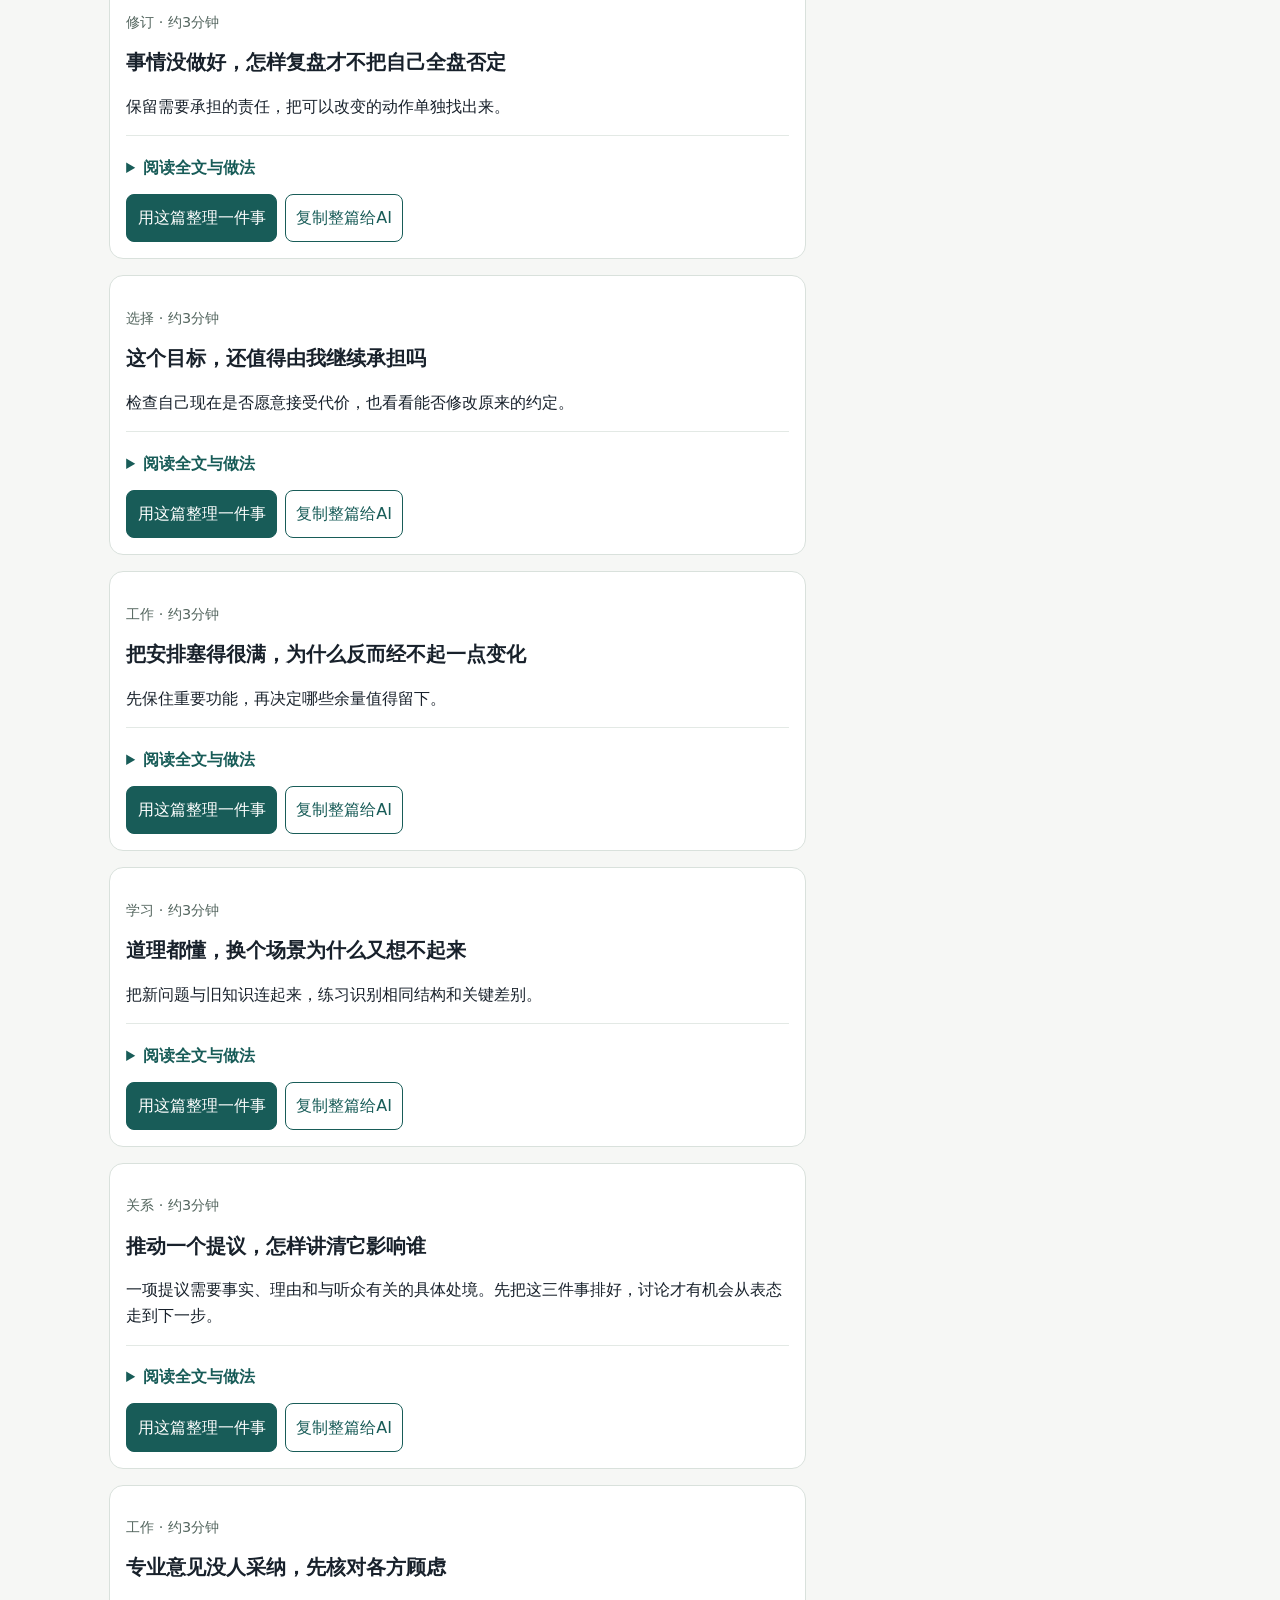
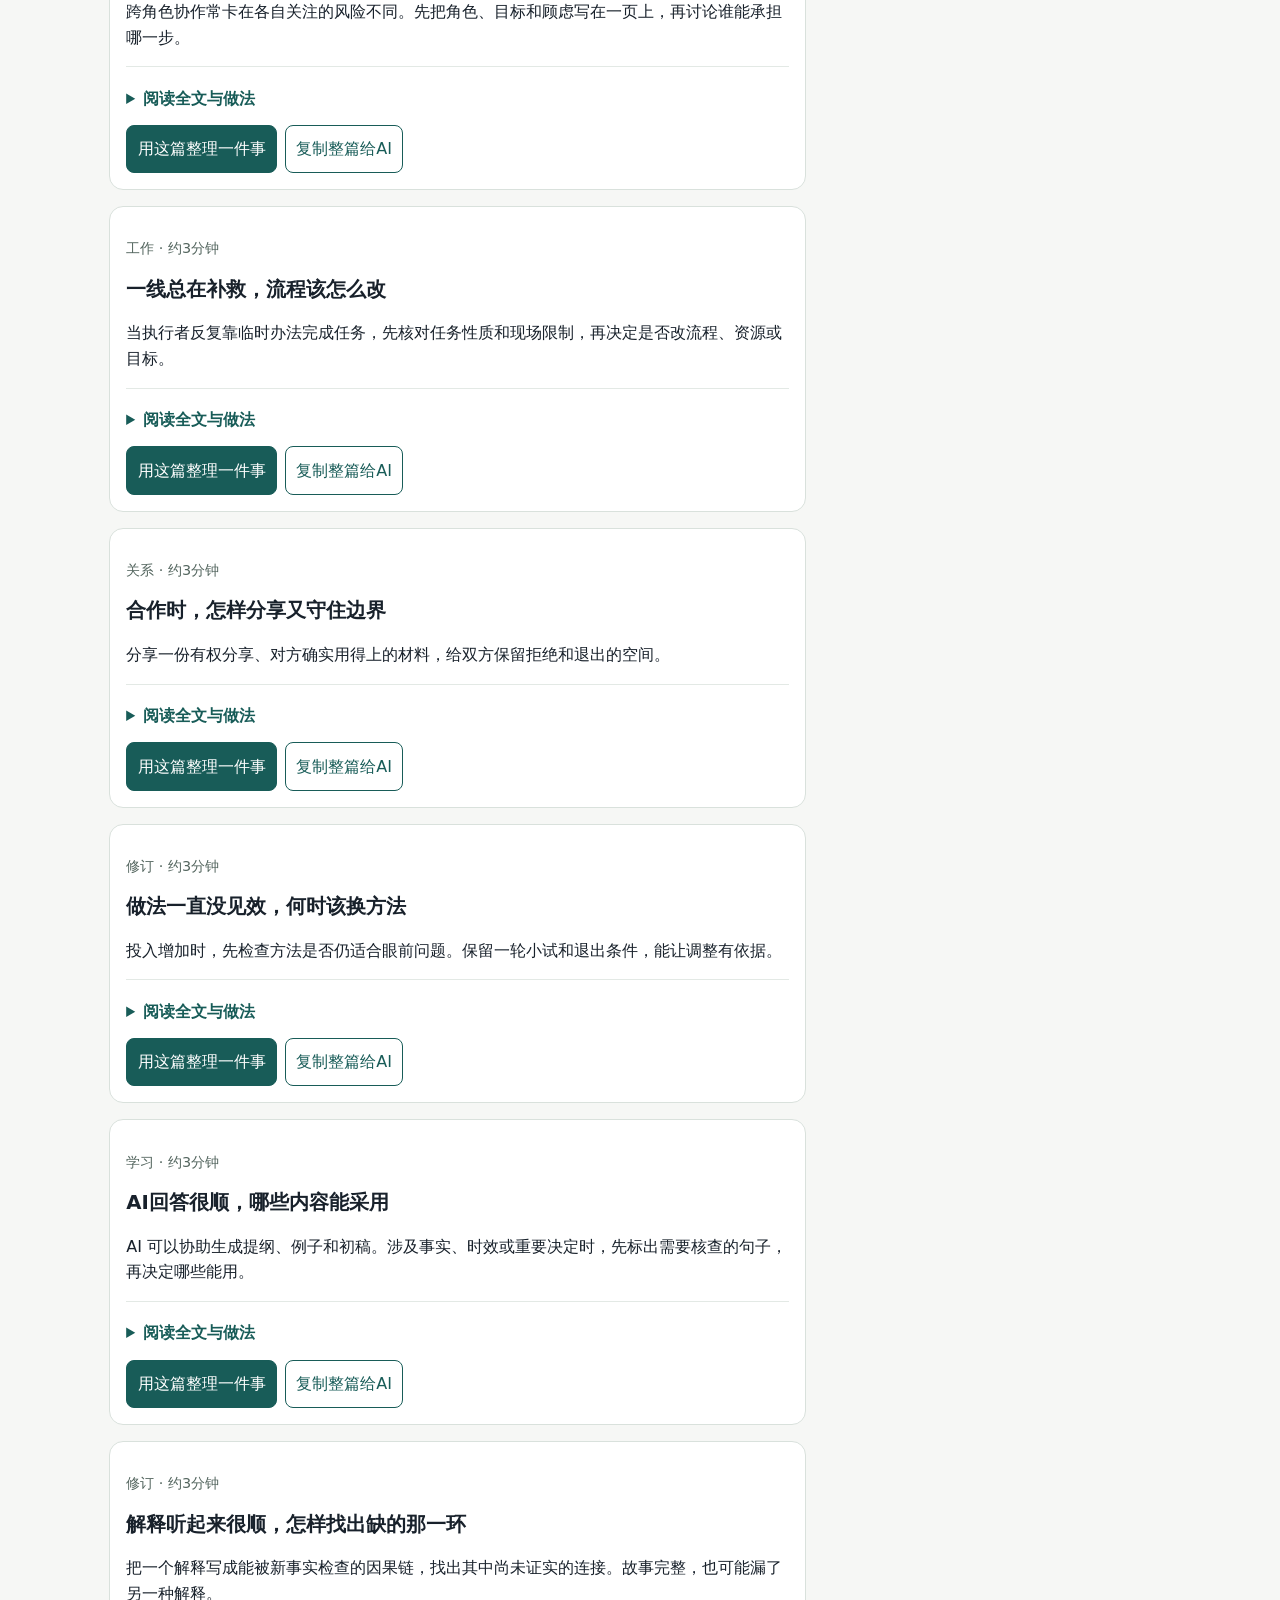
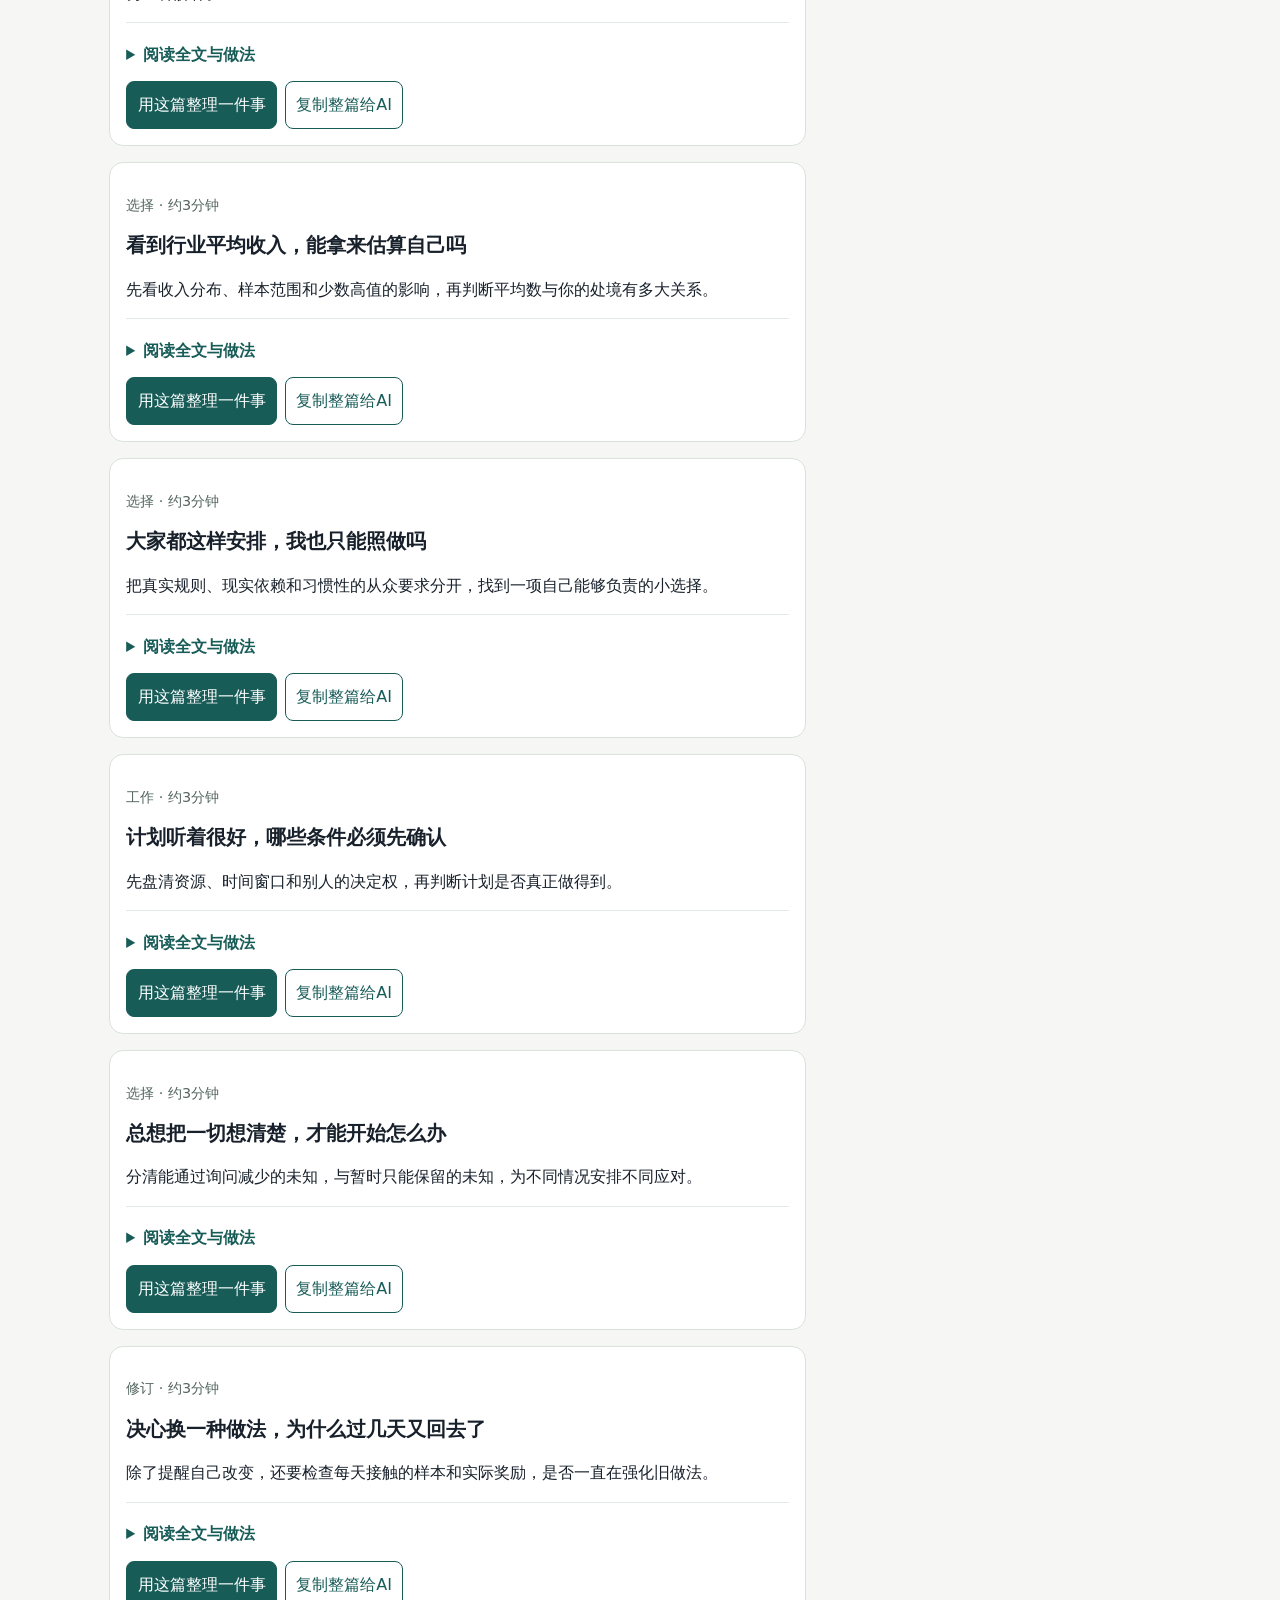
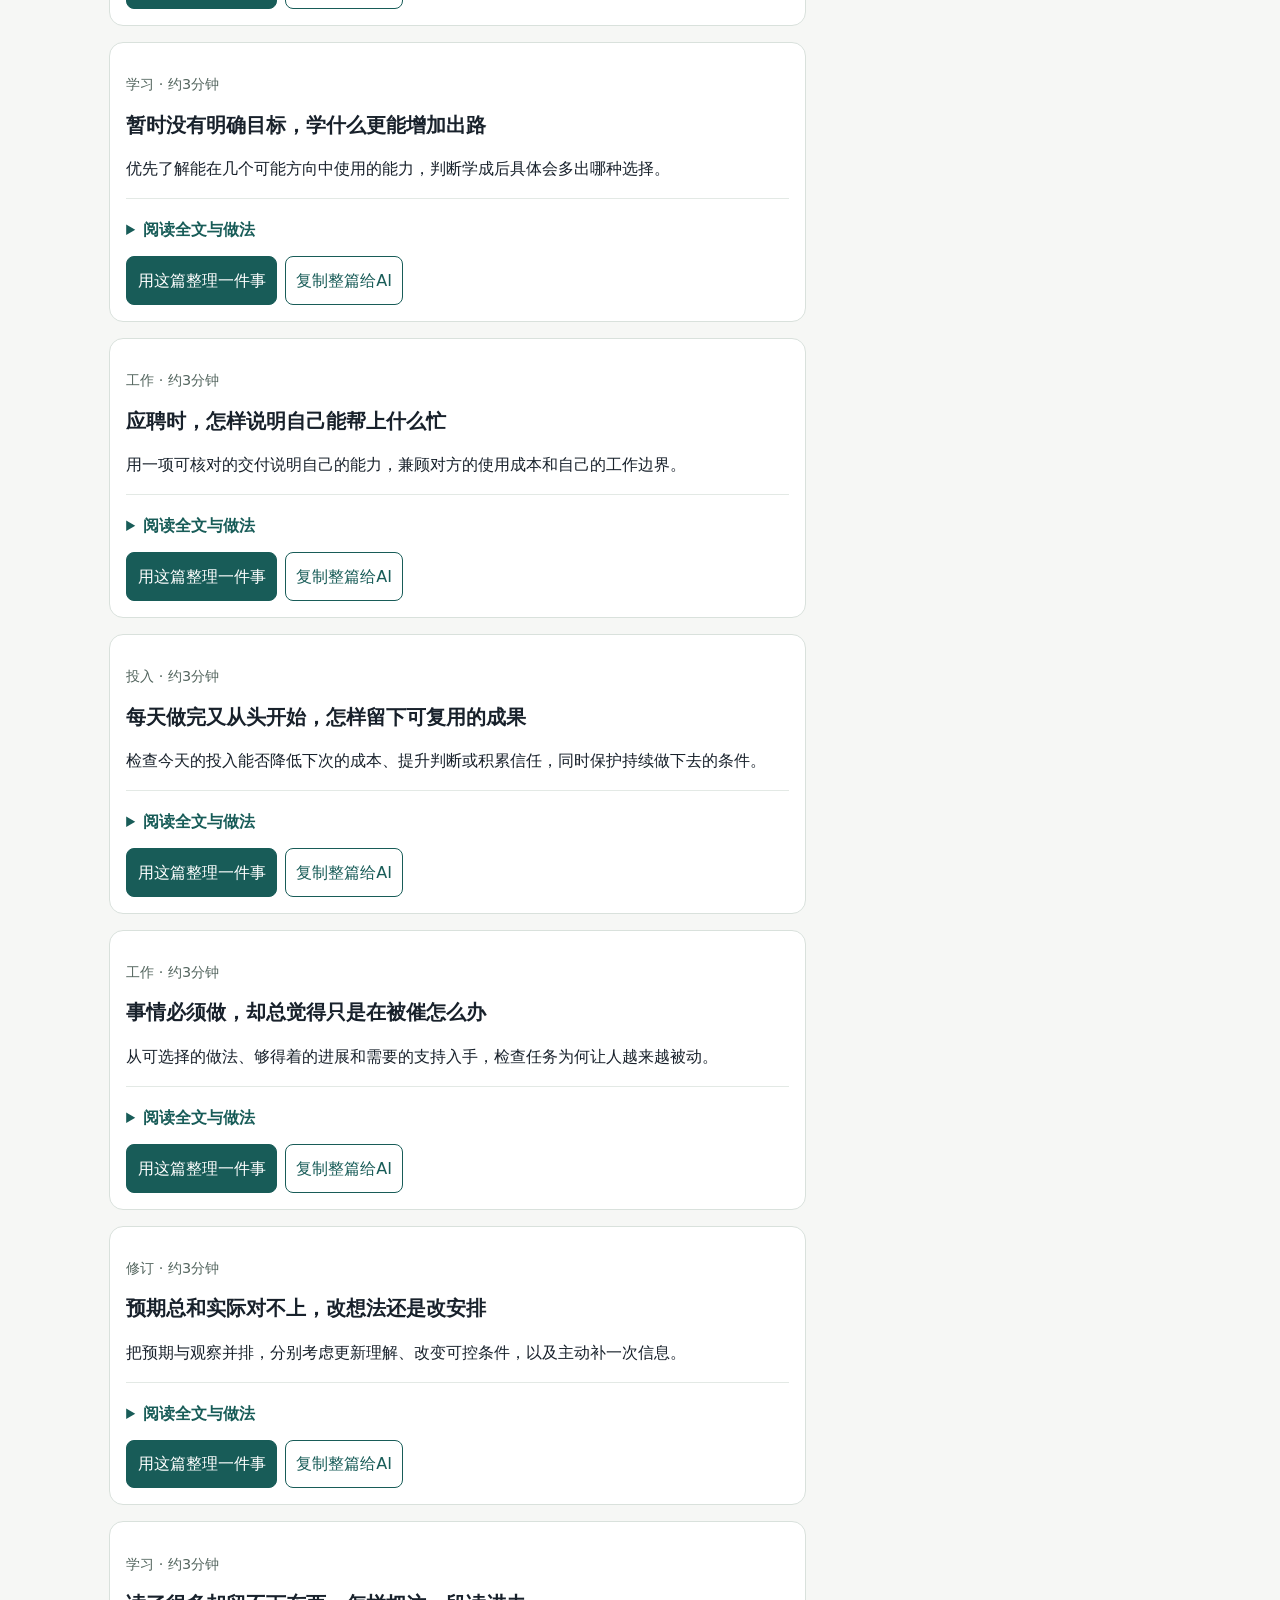
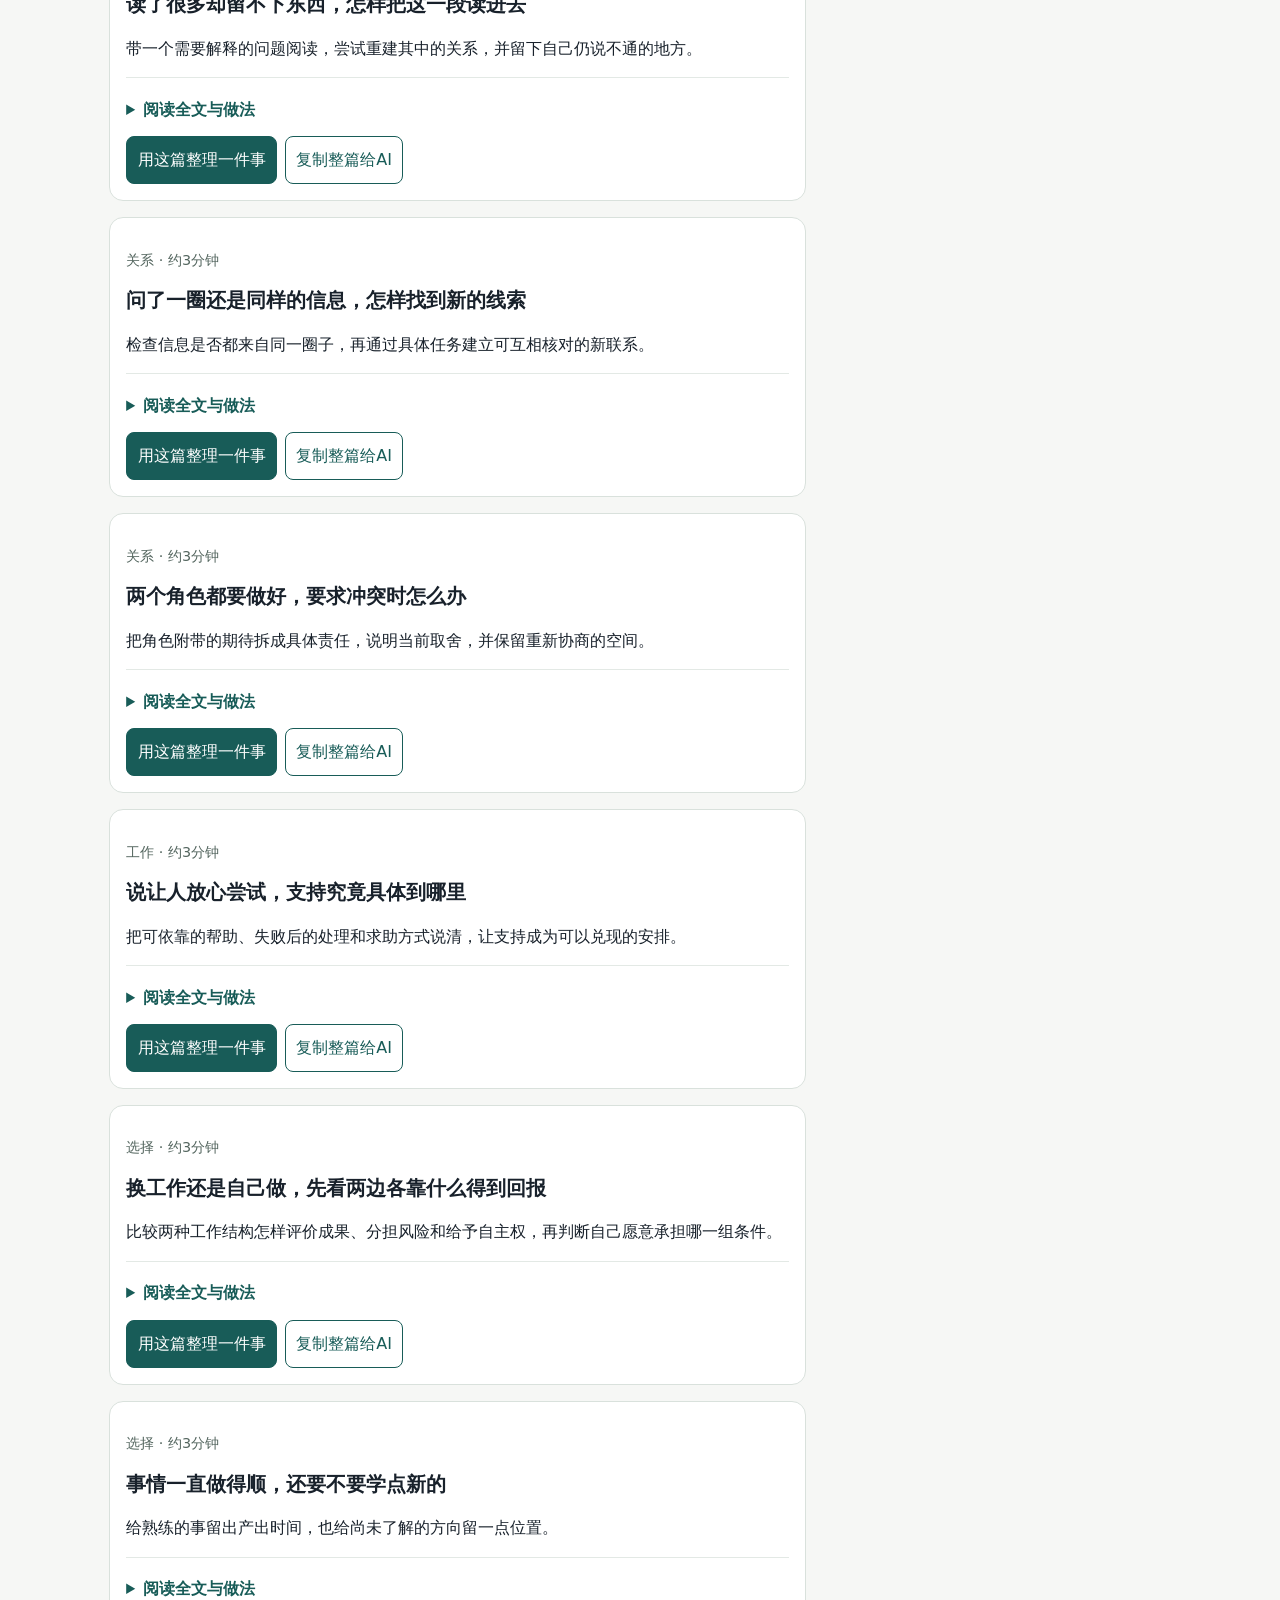
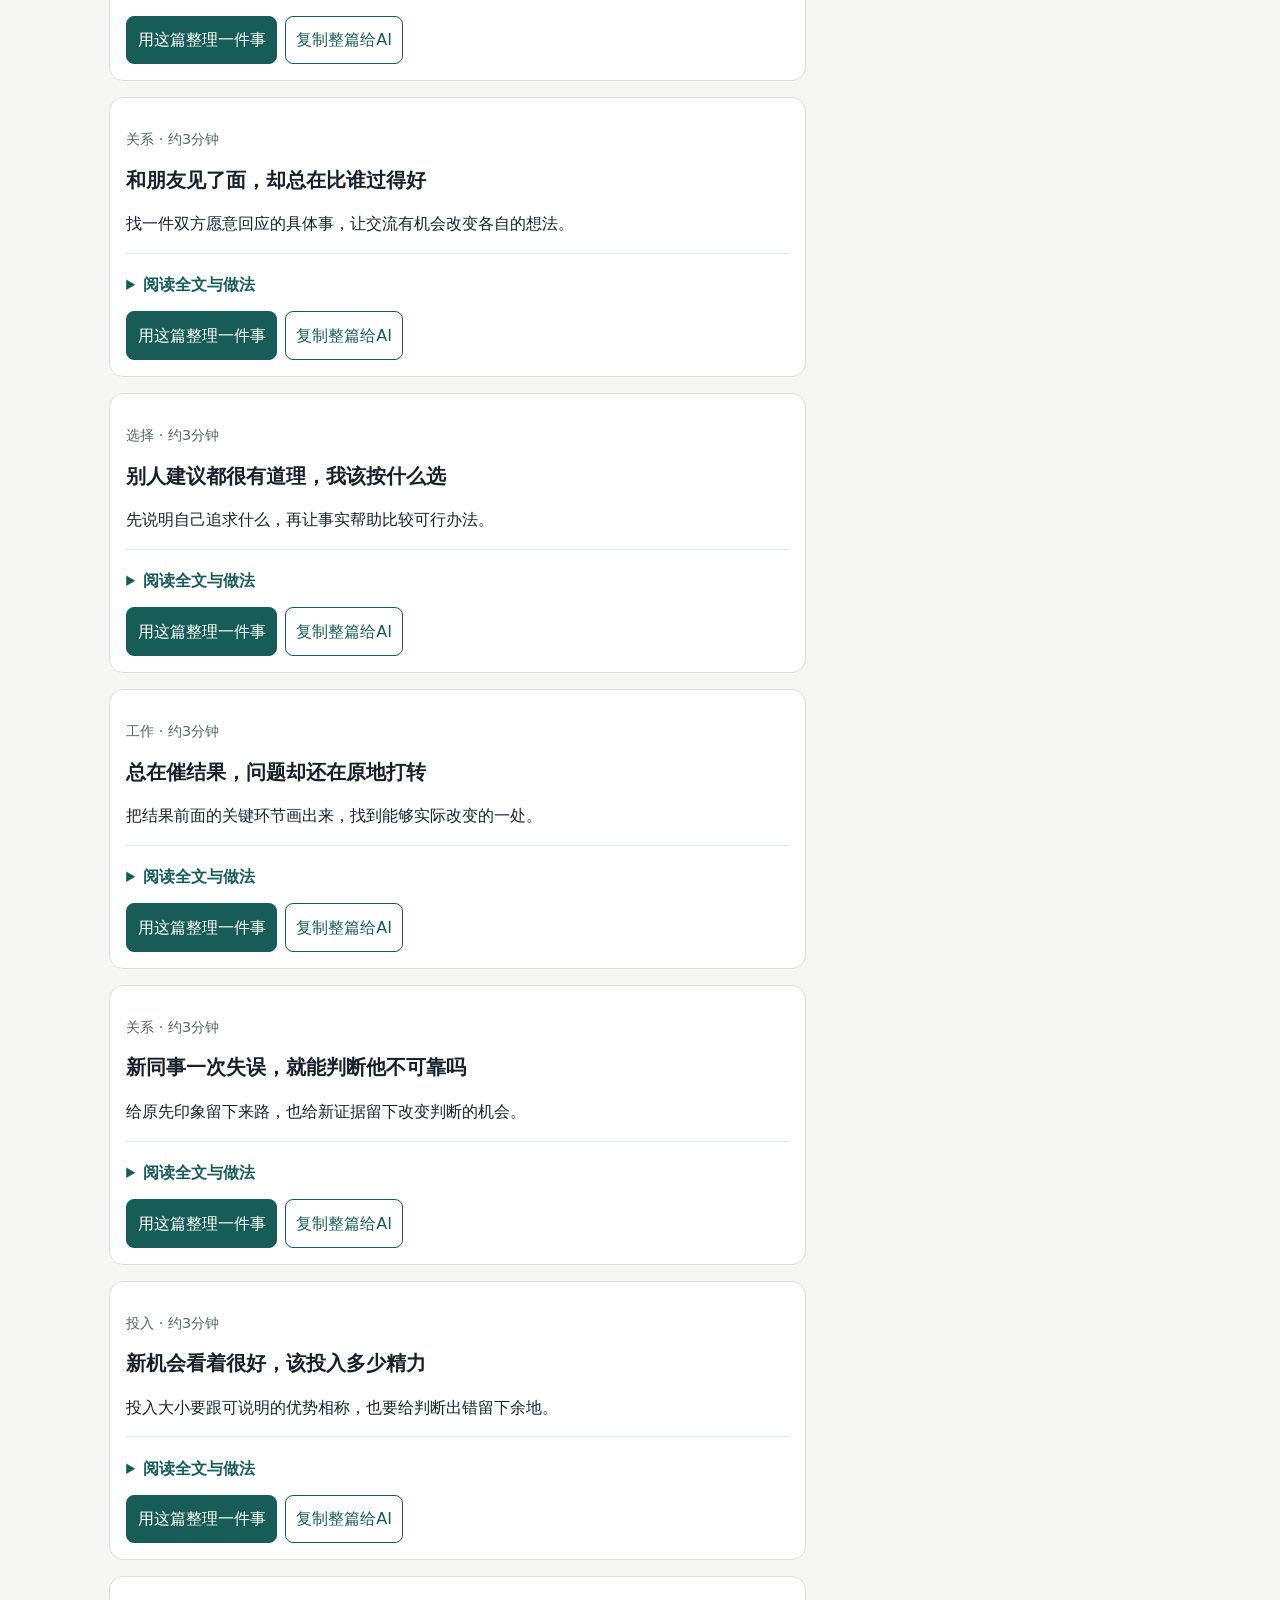
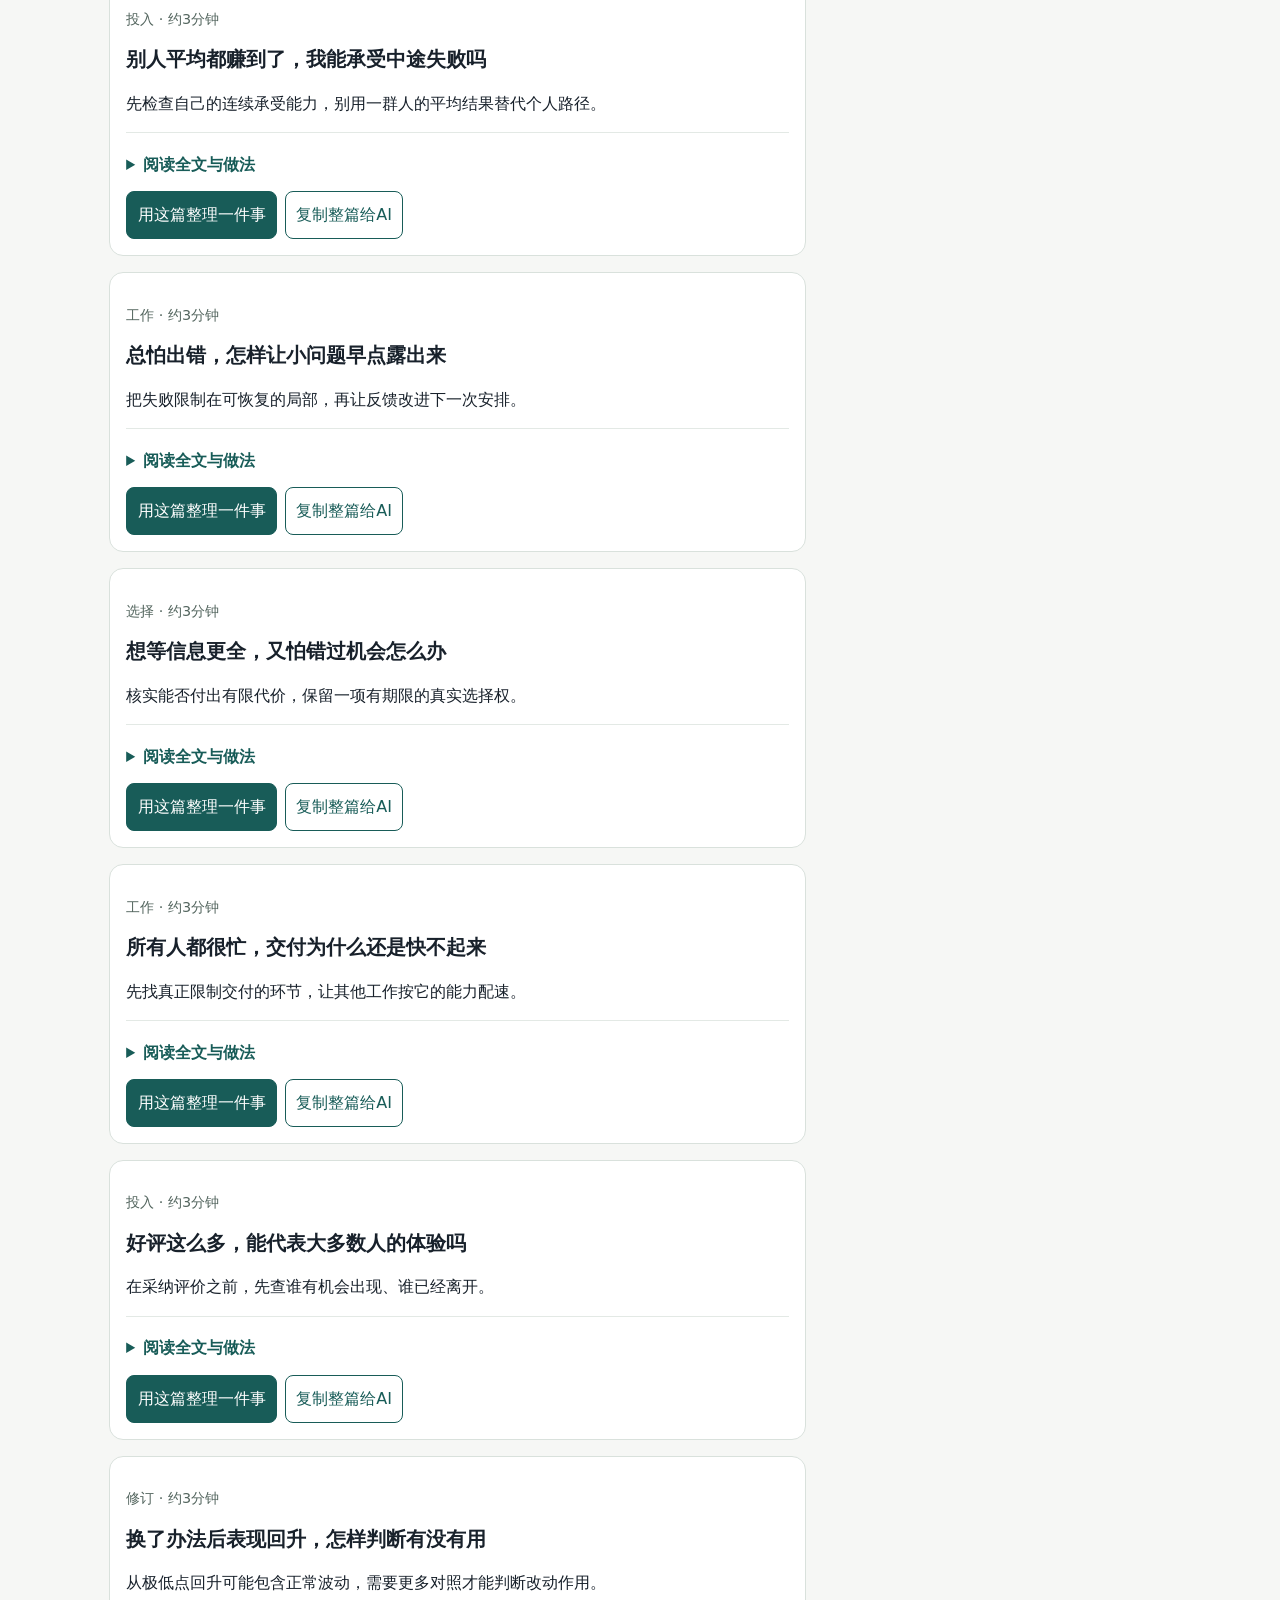
==== commit 73596a15: "Cover all 100 course lessons with 115 scenario guides" ====
--- a/index.html
+++ b/index.html
@@ -4,19 +4,19 @@
   <meta charset="utf-8">
   <meta name="viewport" content="width=device-width, initial-scale=1">
   <meta http-equiv="Content-Security-Policy" content="default-src 'self'; script-src 'self'; style-src 'self'; connect-src 'self'; object-src 'none'; base-uri 'none'">
-  <meta name="description" content="24篇有来源的现代思维应用指南，从工作、学习和关系中的具体问题开始，读做法、看边界，找到自己的下一步。">
+  <meta name="description" content="115篇有来源的现代思维应用指南，从工作、学习和关系中的具体问题开始，读做法、看边界，找到自己的下一步。">
   <title>现代思维人生指南</title>
-  <link rel="stylesheet" href="./style.css?v=2026-10-20-content.1">
+  <link rel="stylesheet" href="./style.css?v=2026-10-23-course.1">
 </head>
 <body>
   <header><strong>这件事，下一步</strong><nav><a href="#library">找一篇指南</a><a href="./guide.md">阅读全文</a><a href="./offline.html">离线版</a></nav></header>
   <main>
-    <section class="hero"><h1>现代思维人生指南</h1><p>努力没被认可、资料越查越乱、想做却迟迟没开始。先找与你眼前处境有关的一篇，读清做法和边界，再决定自己的下一步。</p><p>24篇完整指南，包含思考依据、具体步骤、演示和回看条件。免费阅读，无需注册。愿意时，可以把自己的判断留在这台设备上。</p><div class="hero-actions"><a href="#library">按问题找指南</a><a href="#record">记下我的下一步</a></div></section>
+    <section class="hero"><h1>现代思维人生指南</h1><p>努力没被认可、资料越查越乱、想做却迟迟没开始。先找与你眼前处境有关的一篇，读清做法和边界，再决定自己的下一步。</p><p>115篇场景指南，包含思考依据、具体步骤、演示和回看条件。免费阅读，无需注册。愿意时，可以把自己的判断留在这台设备上。</p><div class="hero-actions"><a href="#library">按问题找指南</a><a href="#record">记下我的下一步</a><a href="./COURSE_COVERAGE.html">查看100讲对应指南</a></div></section>
     <section class="controls" id="library" aria-label="指南筛选"><input id="search" type="search" placeholder="试试“报课”“不被认可”“沟通”" aria-label="搜索指南"><select id="category" aria-label="选择类别"><option value="">全部类别</option></select></section>
     <p class="tag">指南依据《现代思维工具100讲》《精英日课》的已核对材料改写。具体做法与虚构演示为本项目推演，尚待真实使用反馈；本站不代表课程作者。</p>
     <div class="layout"><section><h2>从眼前的问题开始</h2><p id="guide-count" class="tag" role="status" aria-live="polite"></p><div id="guides"></div></section><aside id="record"><h2>整理一件事</h2><p class="tag">愿意时再写，判断可以留空。有新事实时追加一个版本，旧版会保留。记录只在当前浏览器保存，请导出备份。</p><p class="tag">需要AI时，可把整篇指南或自己选定的记录复制到已有AI。本站不提供自动AI聊天。</p><button id="new-record" class="secondary" type="button">开始新记录</button><form id="record-form"><label>我遇到的问题<input id="input" required></label><label>我现在的判断（可留空）<textarea id="answer"></textarea></label><label>下一步（可留空）<input id="choice"></label><label>什么变化时回看（可留空）<input id="review"></label><button type="submit">保存我的记录</button><p id="notice" class="notice" role="status"></p></form><div id="records"></div><div class="export"><h3>备份与恢复</h3><textarea id="backup" aria-label="JSON备份内容" placeholder="导出后可复制保存"></textarea><button id="export-copy" class="secondary" type="button">导出并复制</button><button id="export-download" class="secondary" type="button">下载JSON备份</button><label>导入JSON<input id="import-file" type="file" accept="application/json,.json"></label><button id="clear" class="secondary" type="button">清除此设备上的记录</button></div></aside></div>
   </main>
   <footer><p><a href="./download/modern-thinking-guide.zip">下载公开包</a> · <a href="./PRIVACY.md">隐私说明</a> · <a href="https://github.com/fancy0121/modern-thinking-guide">GitHub</a> · <a href="https://github.com/fancy0121/modern-thinking-guide/issues">反馈（请不要公开私人故事）</a></p></footer>
-  <script defer src="./content/guides.js?v=2026-10-20-content.1"></script><script defer src="./core.js?v=2026-10-20-content.1"></script><script defer src="./app.js?v=2026-10-20-content.1"></script>
+  <script defer src="./content/guides.js?v=2026-10-23-course.1"></script><script defer src="./core.js?v=2026-10-23-course.1"></script><script defer src="./app.js?v=2026-10-23-course.1"></script>
 </body>
 </html>
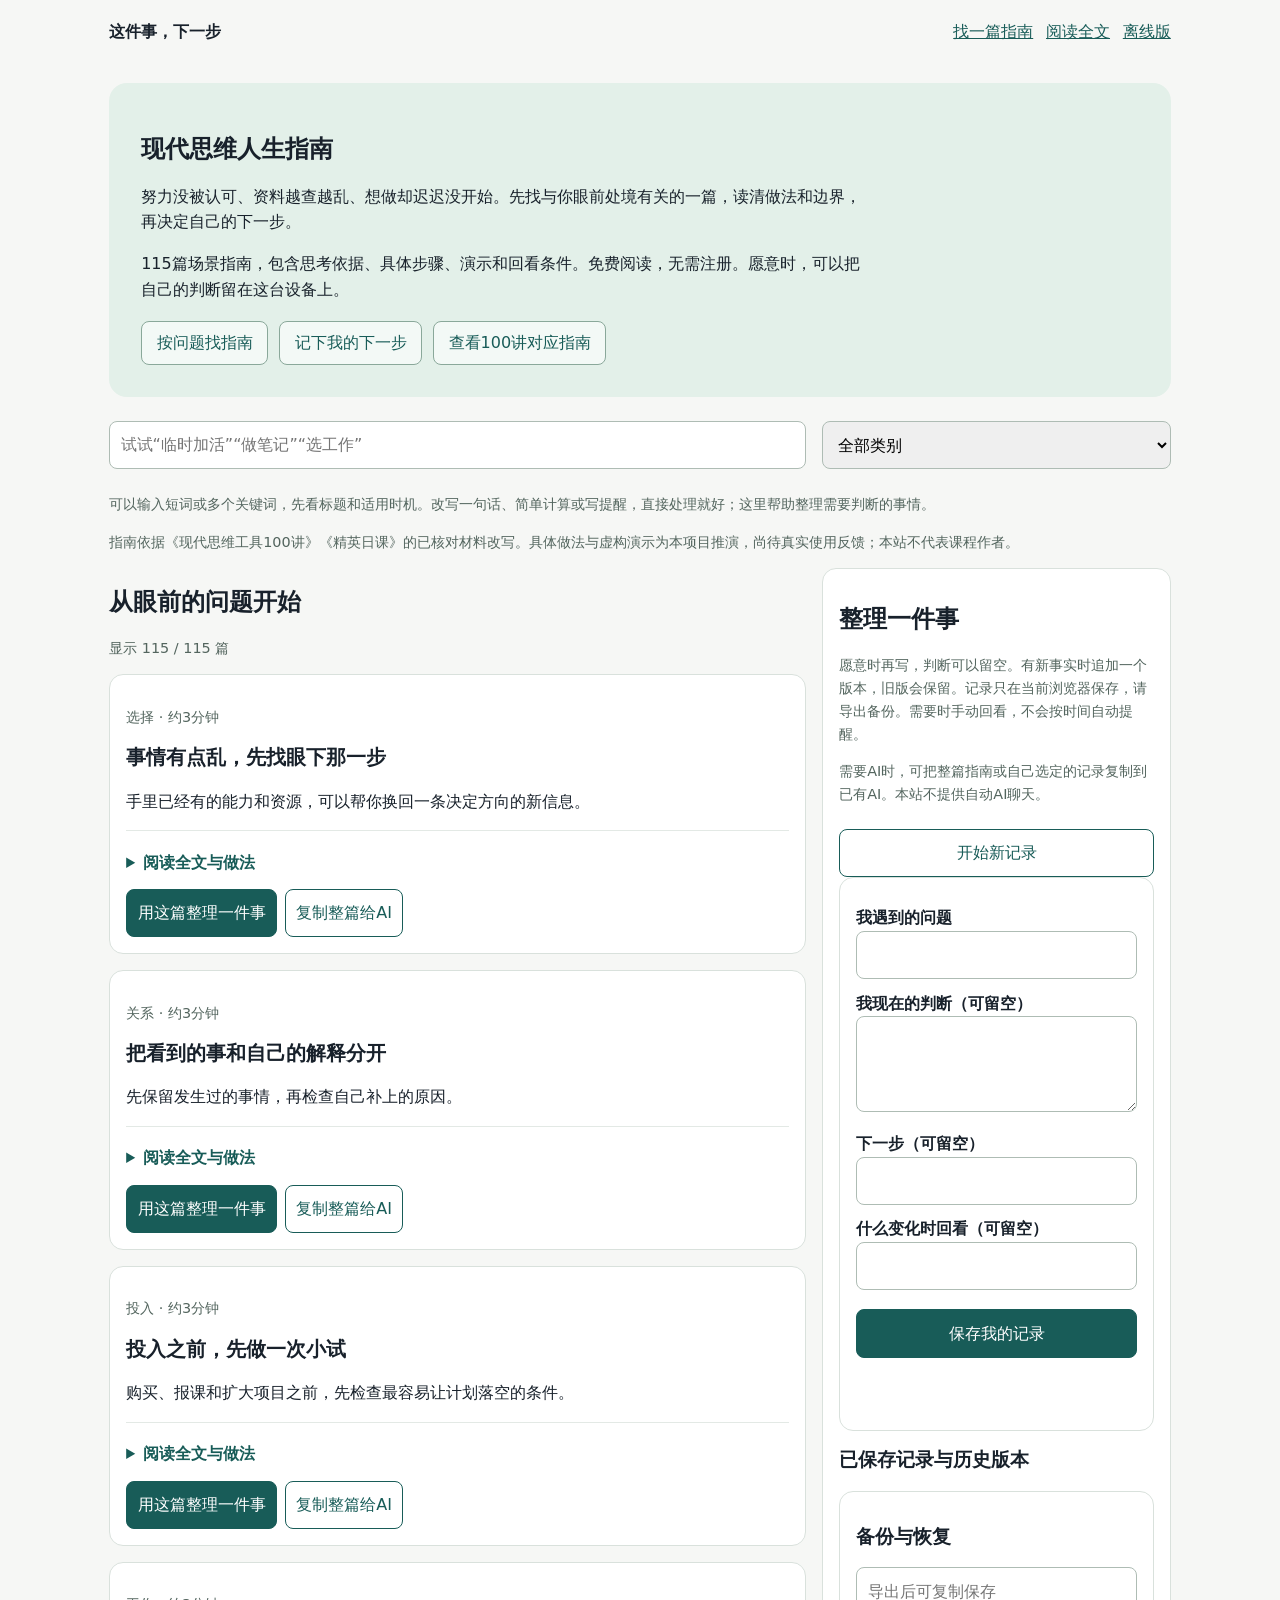
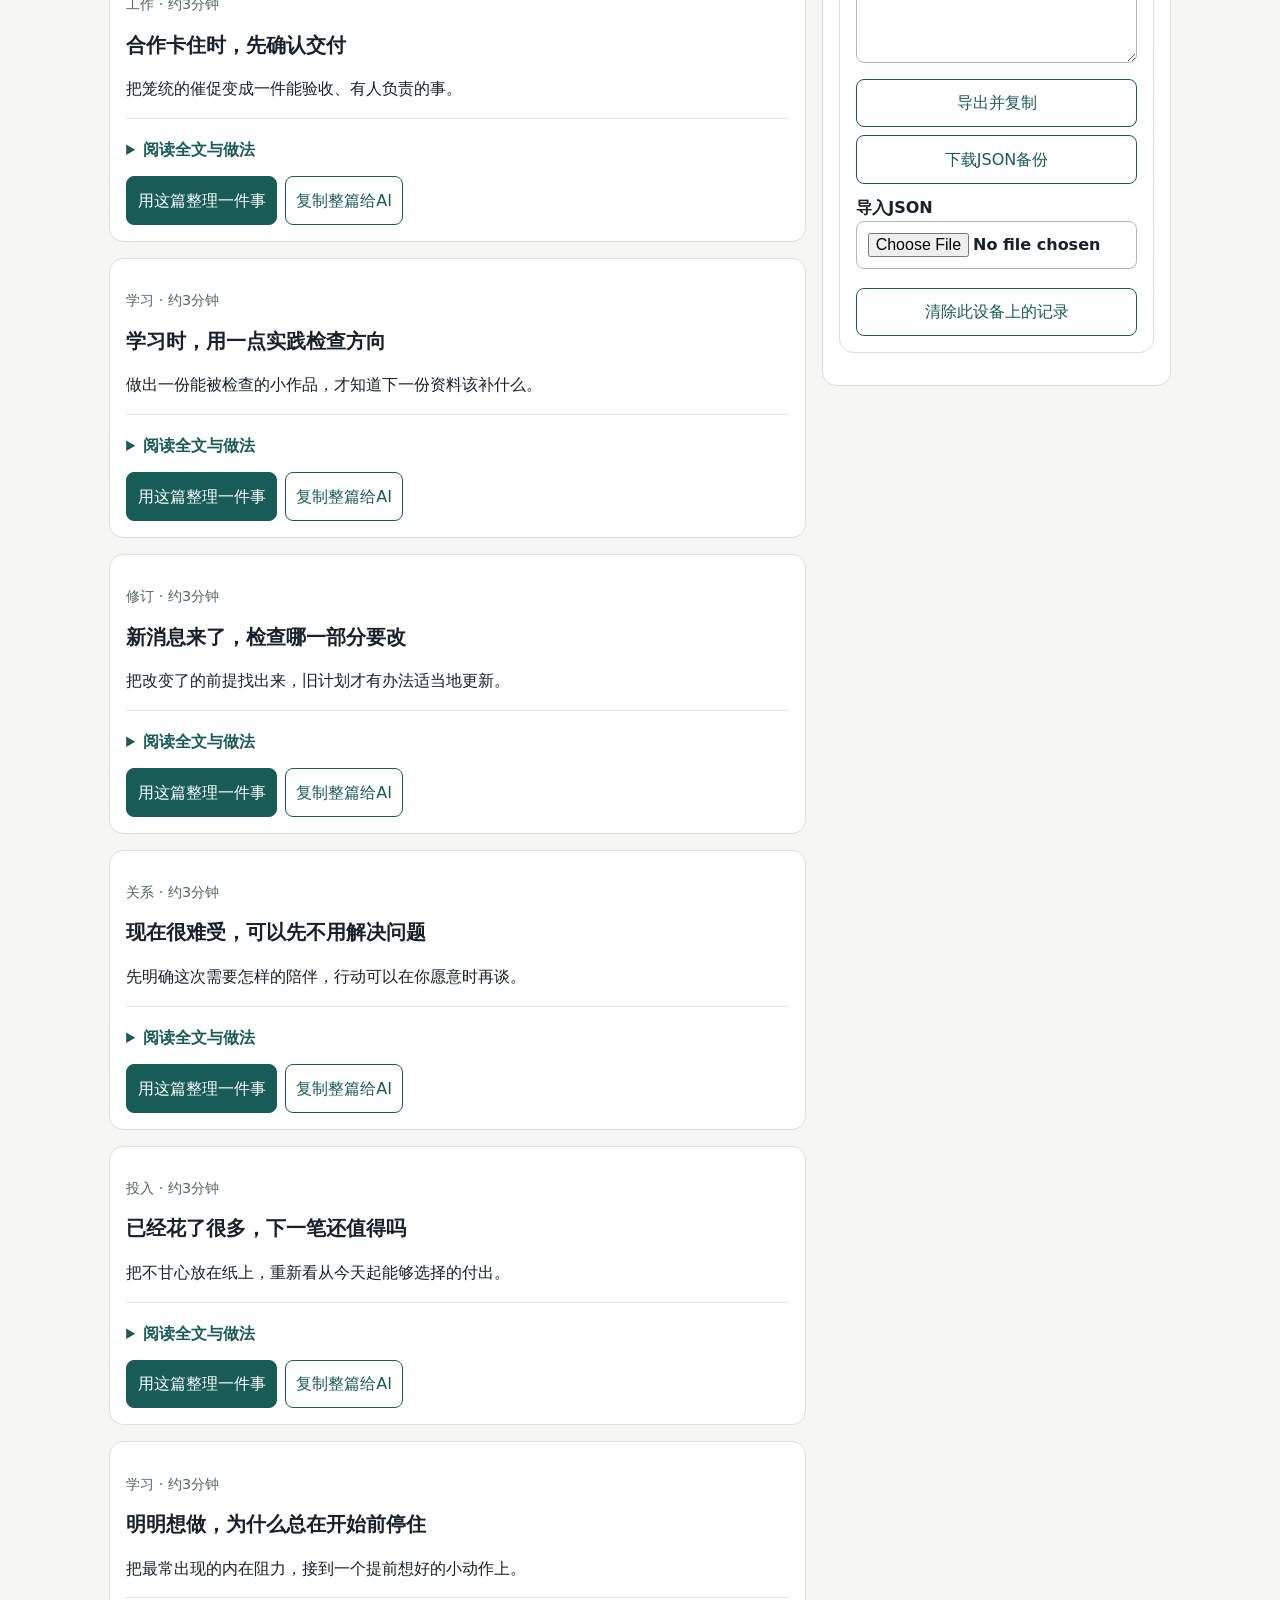
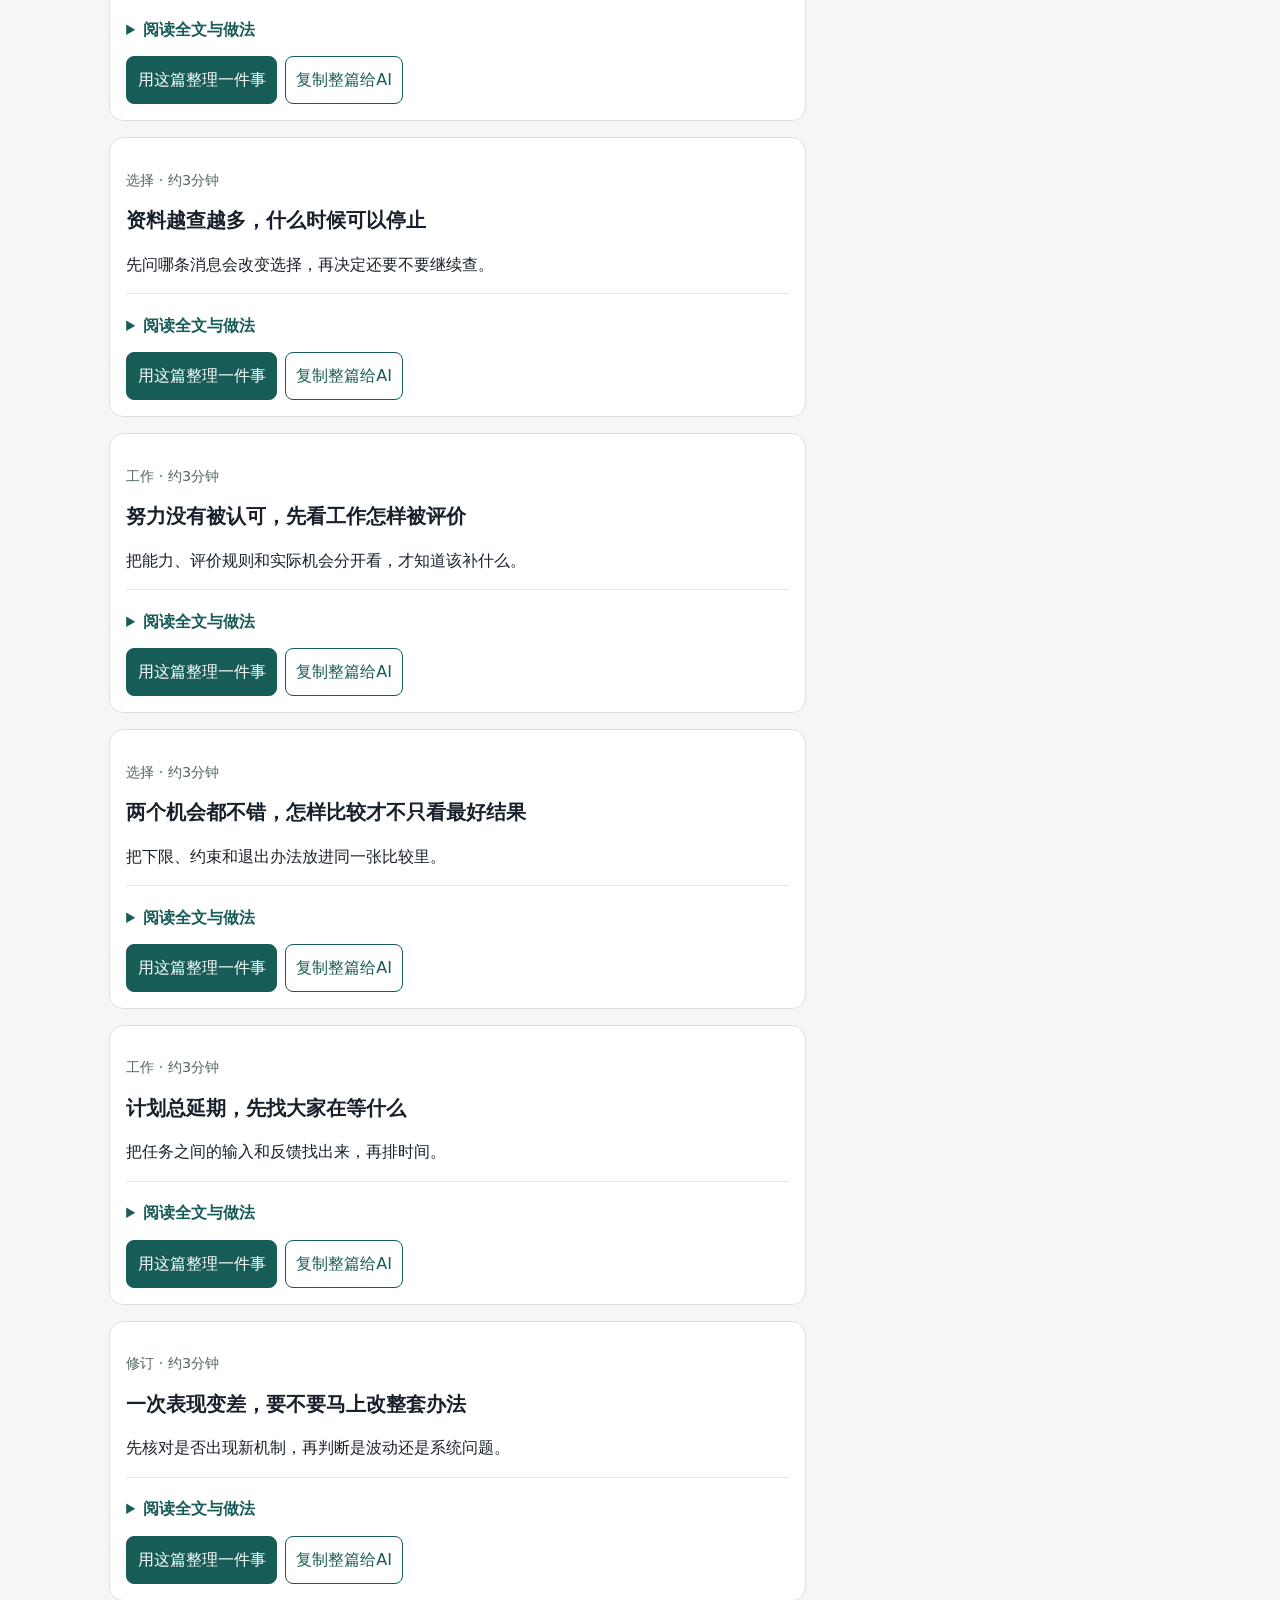
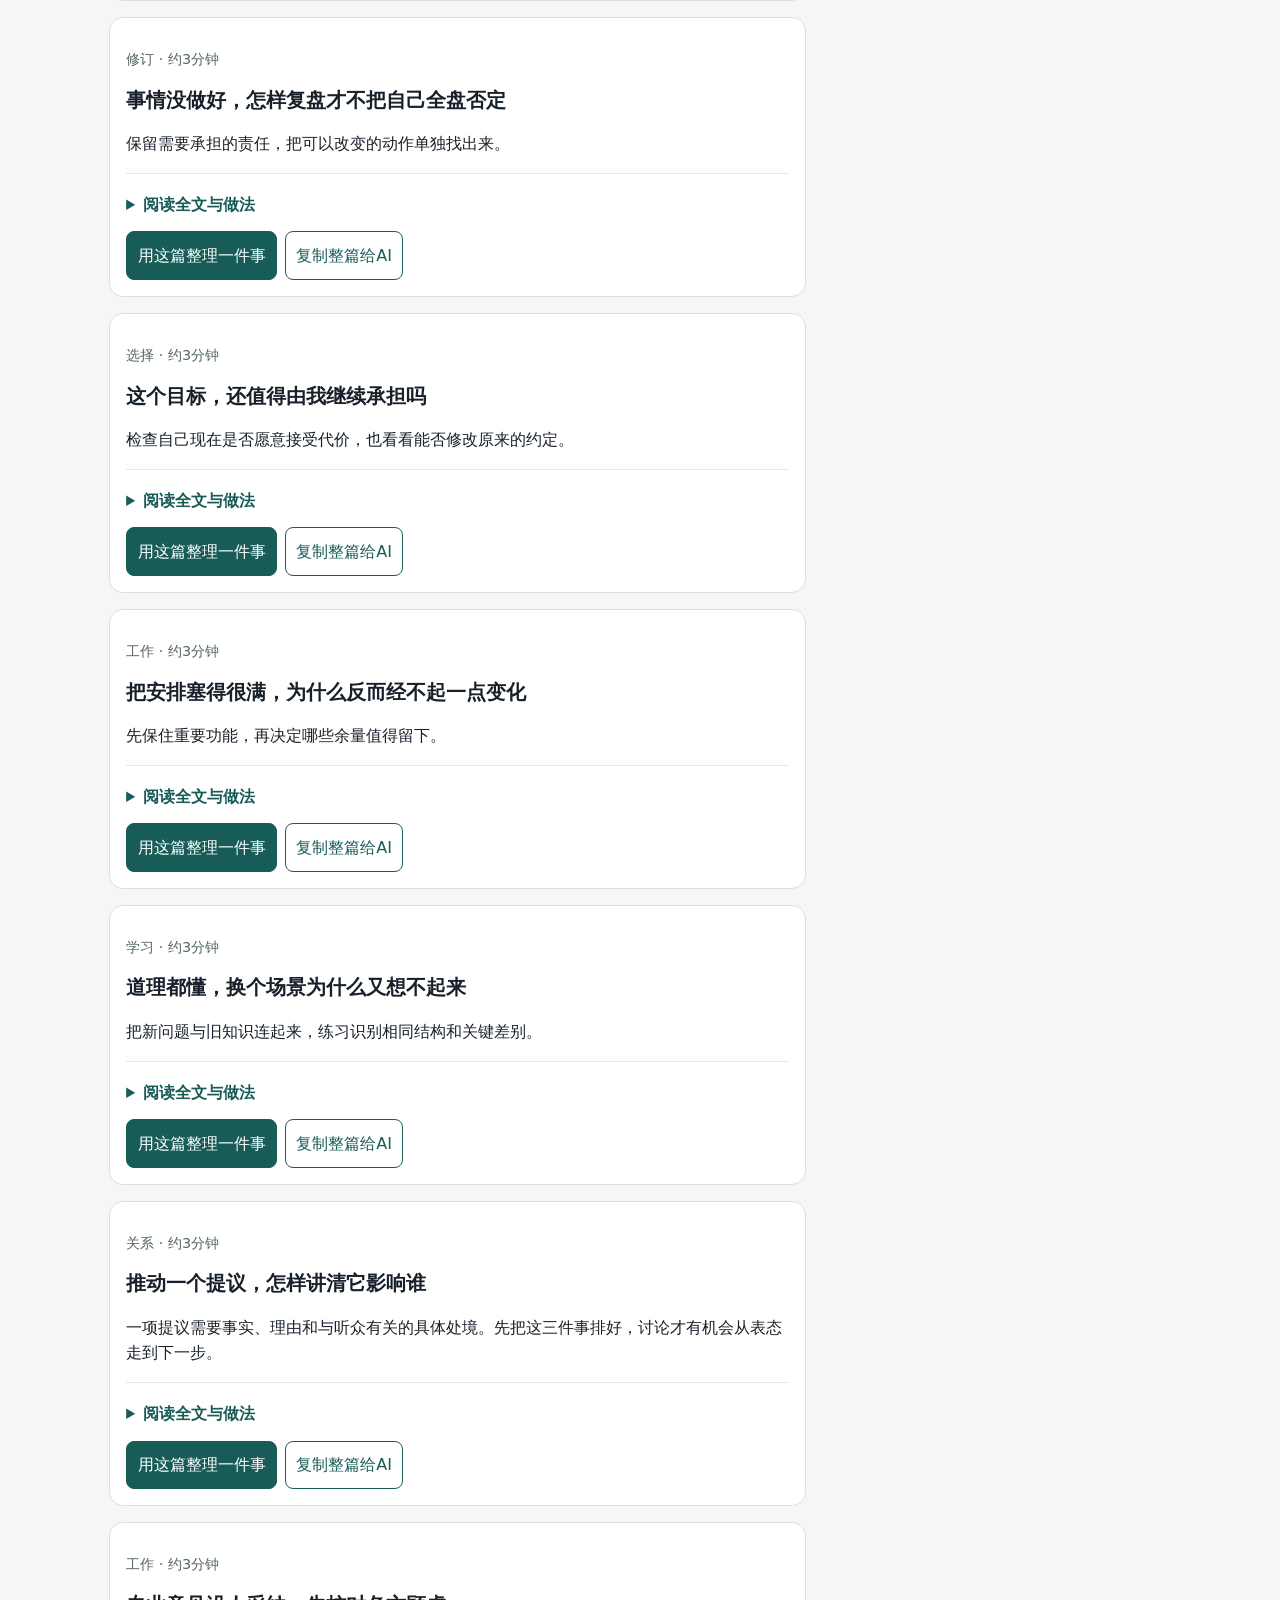
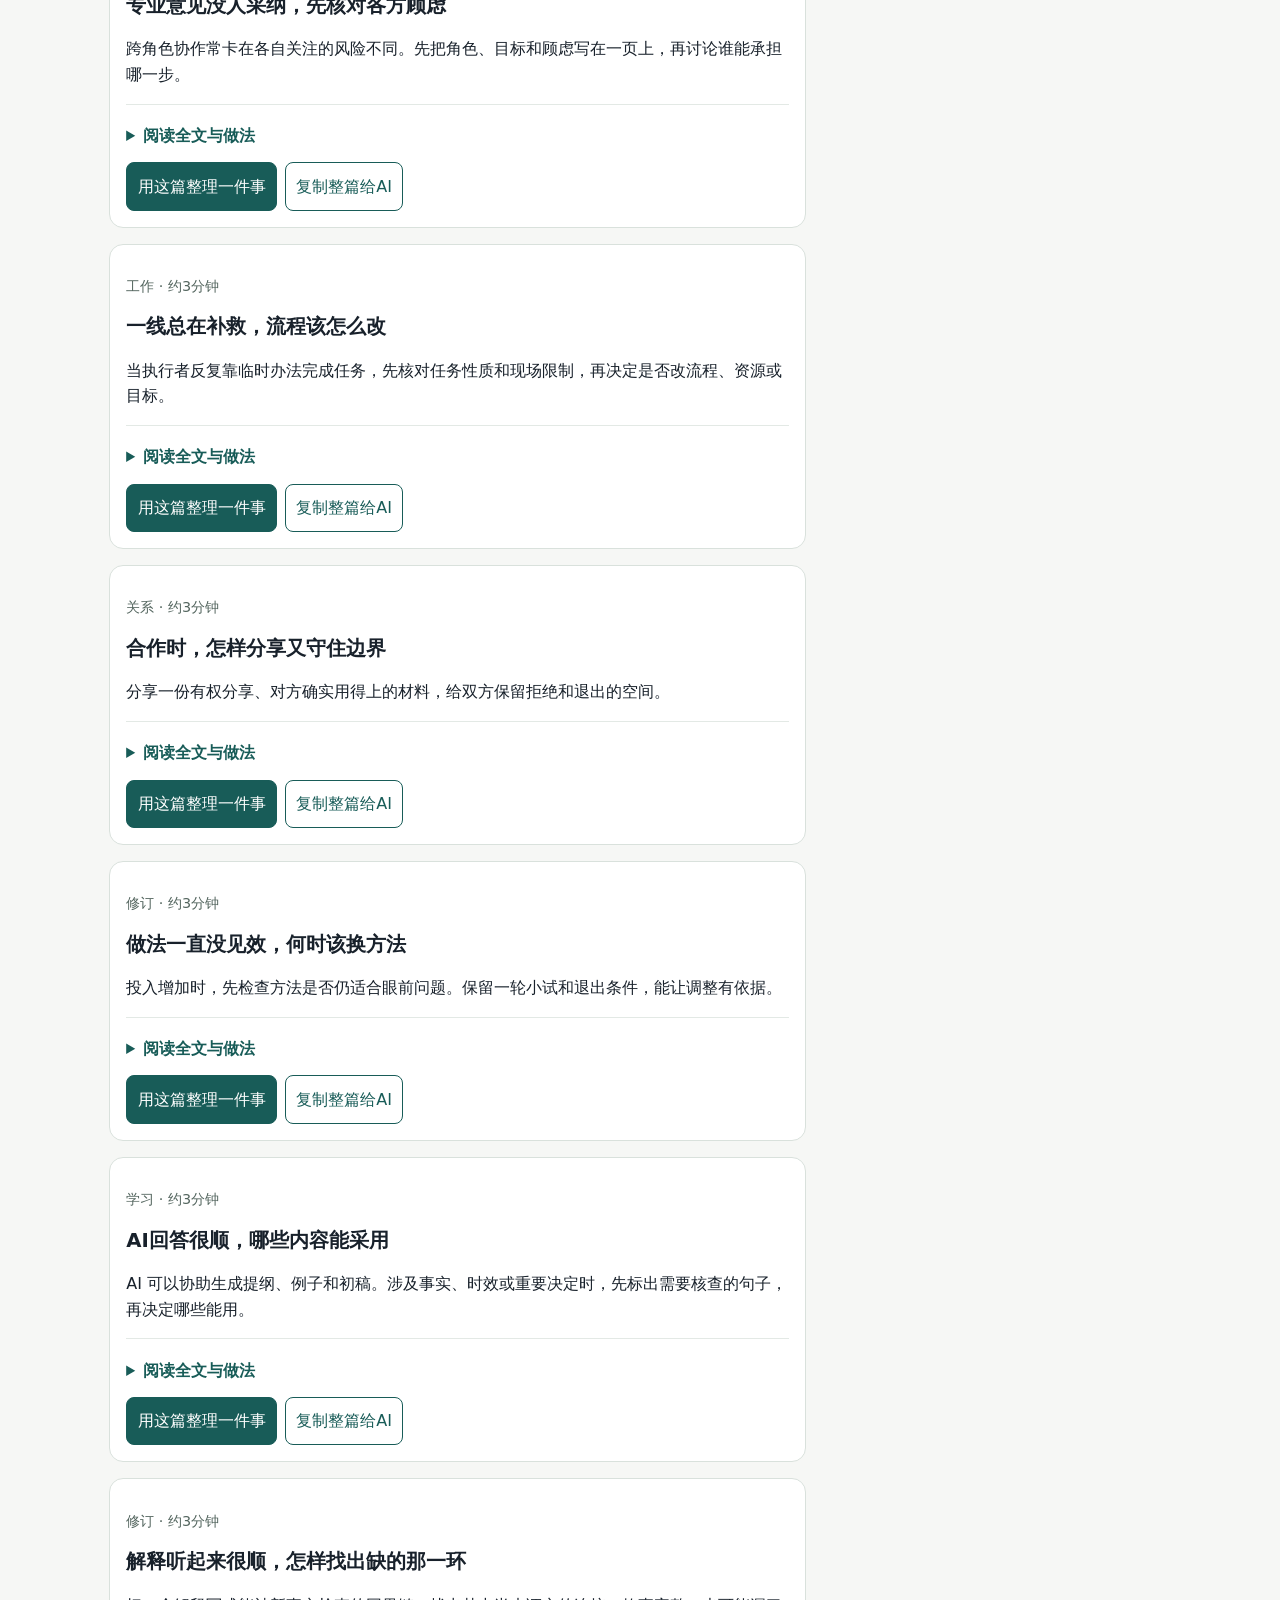
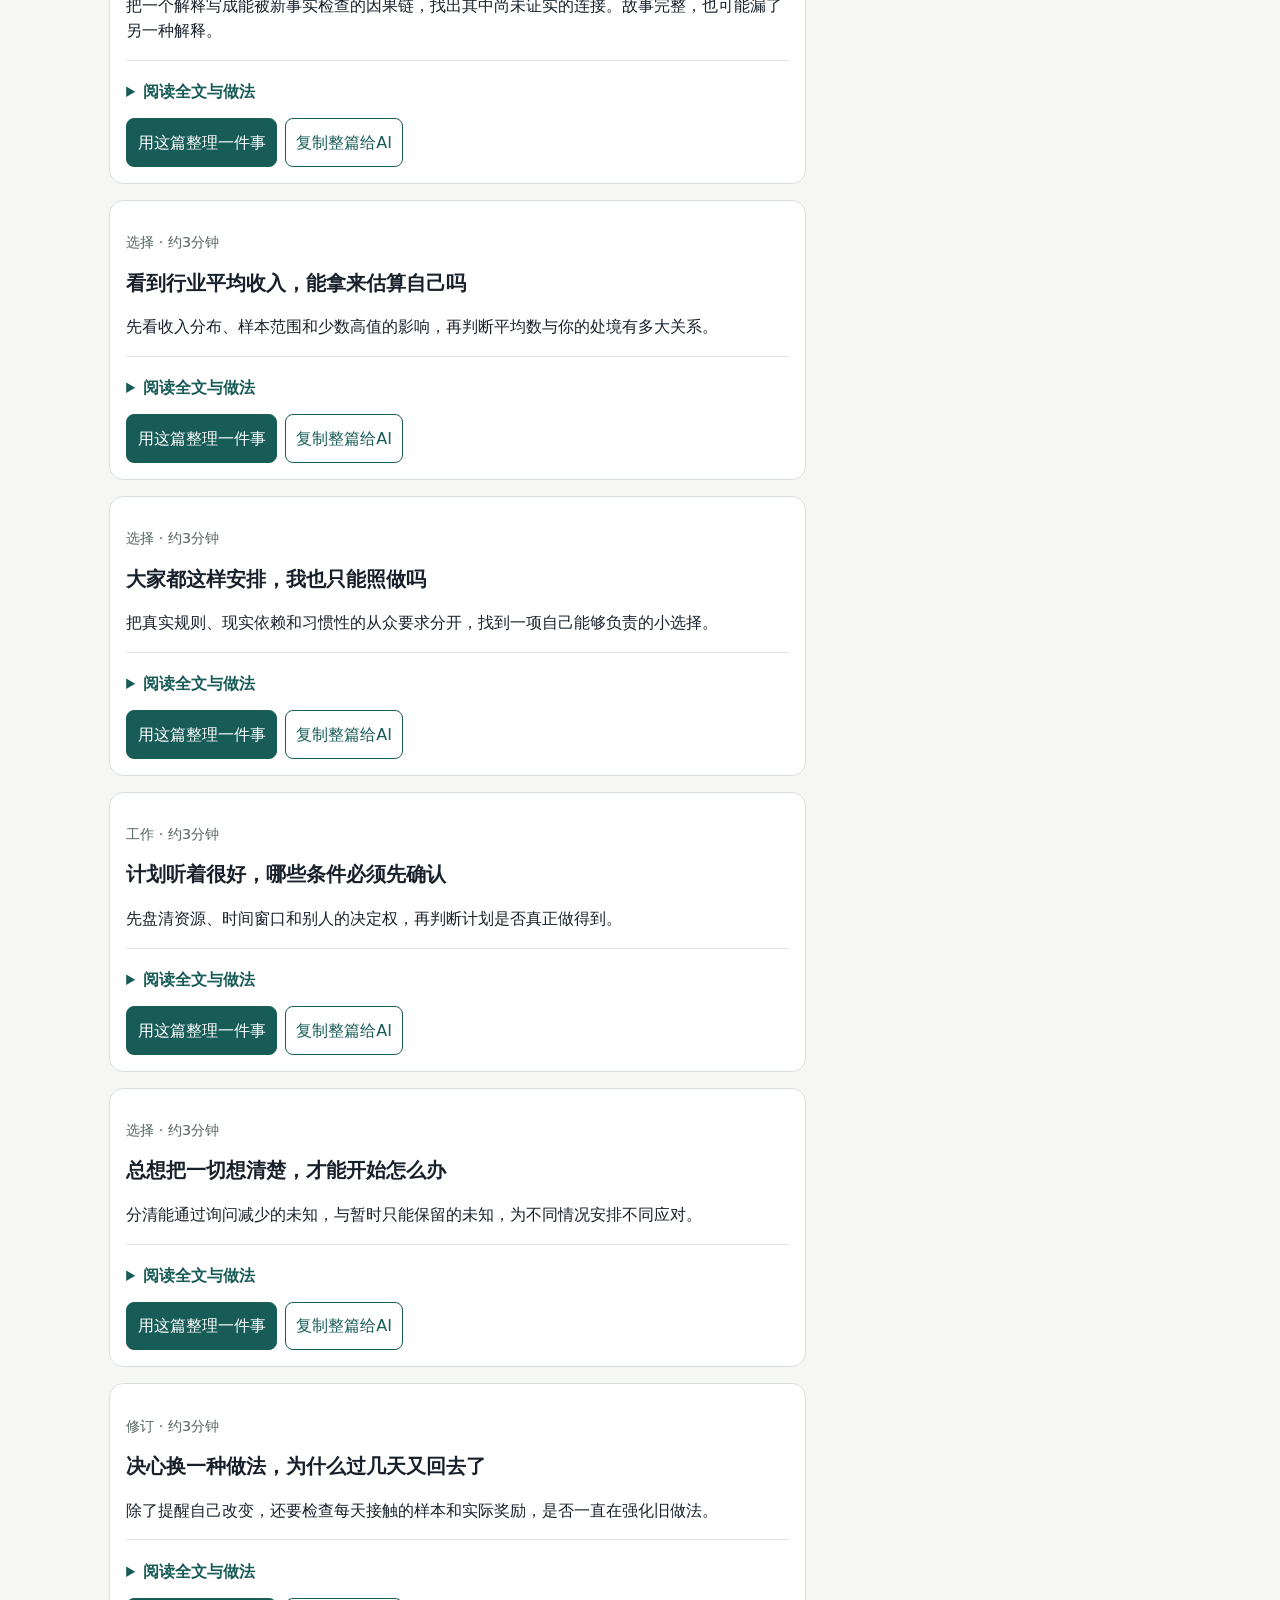
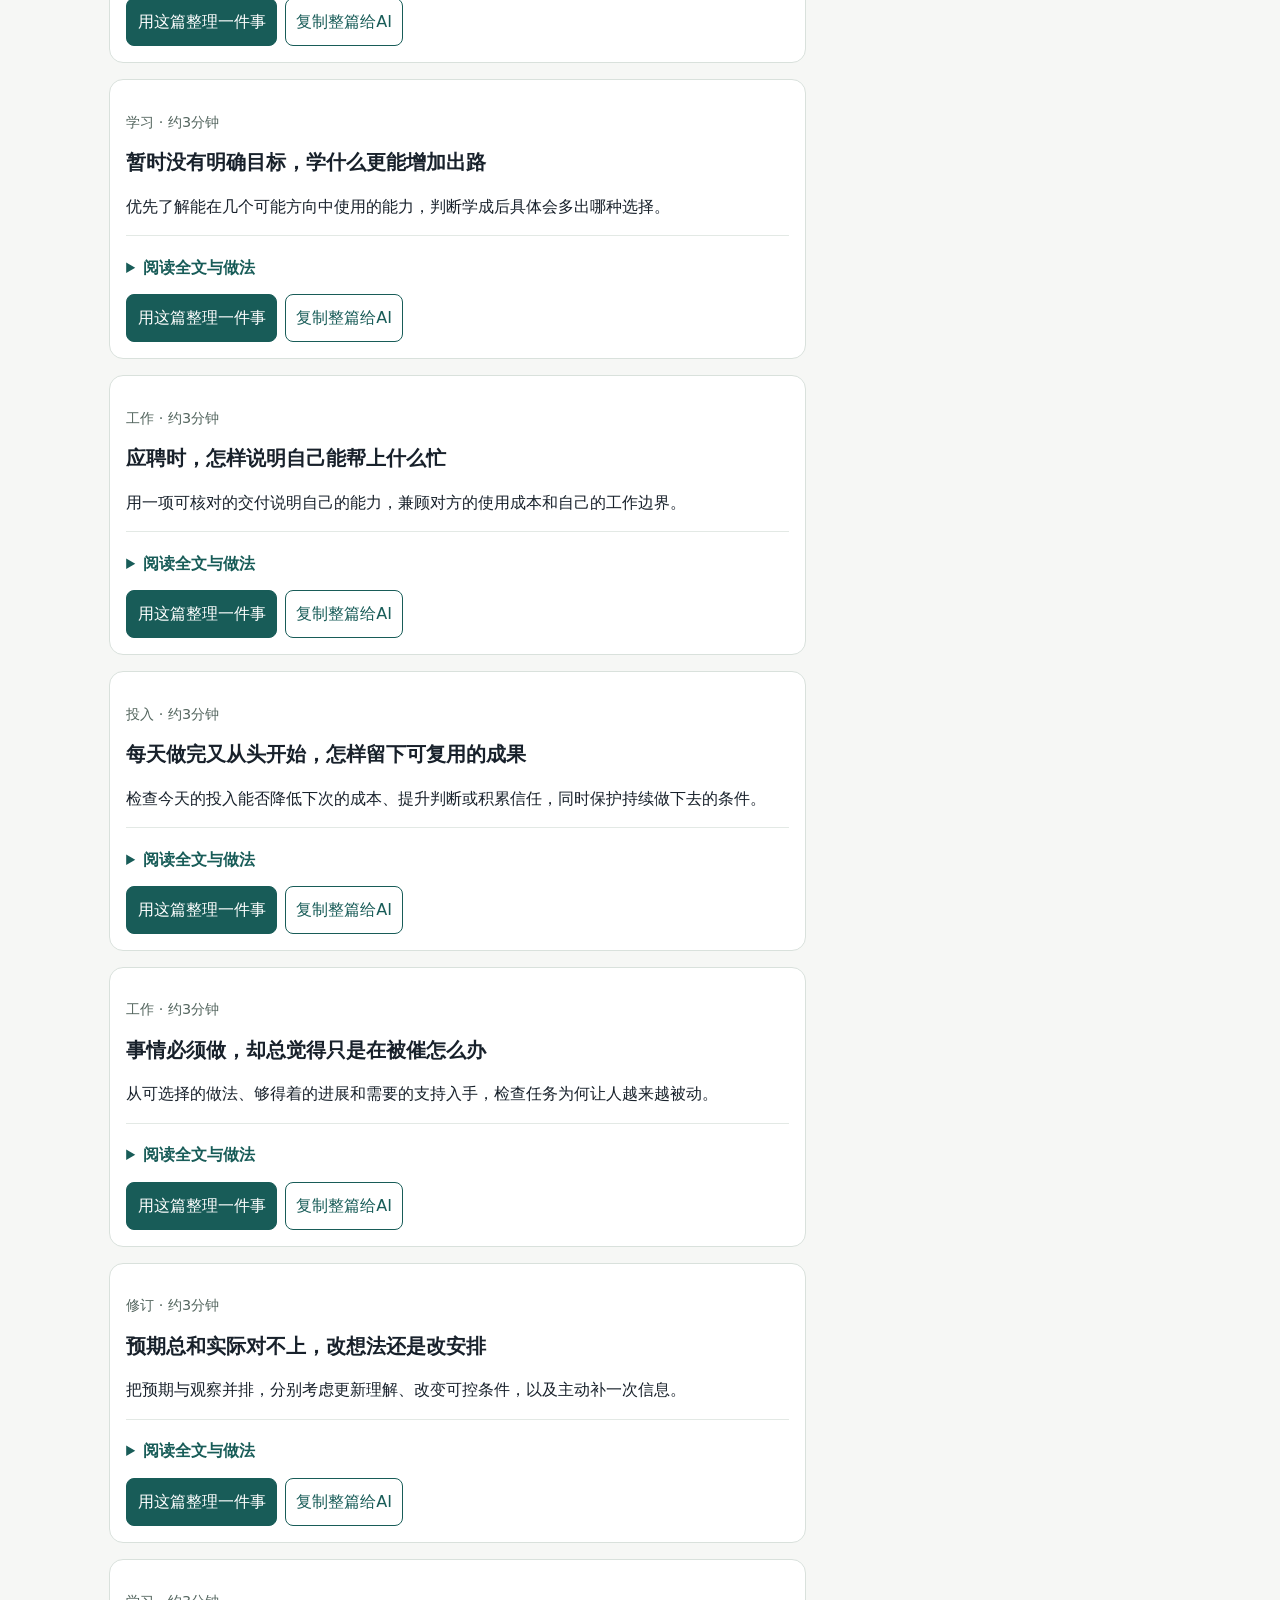
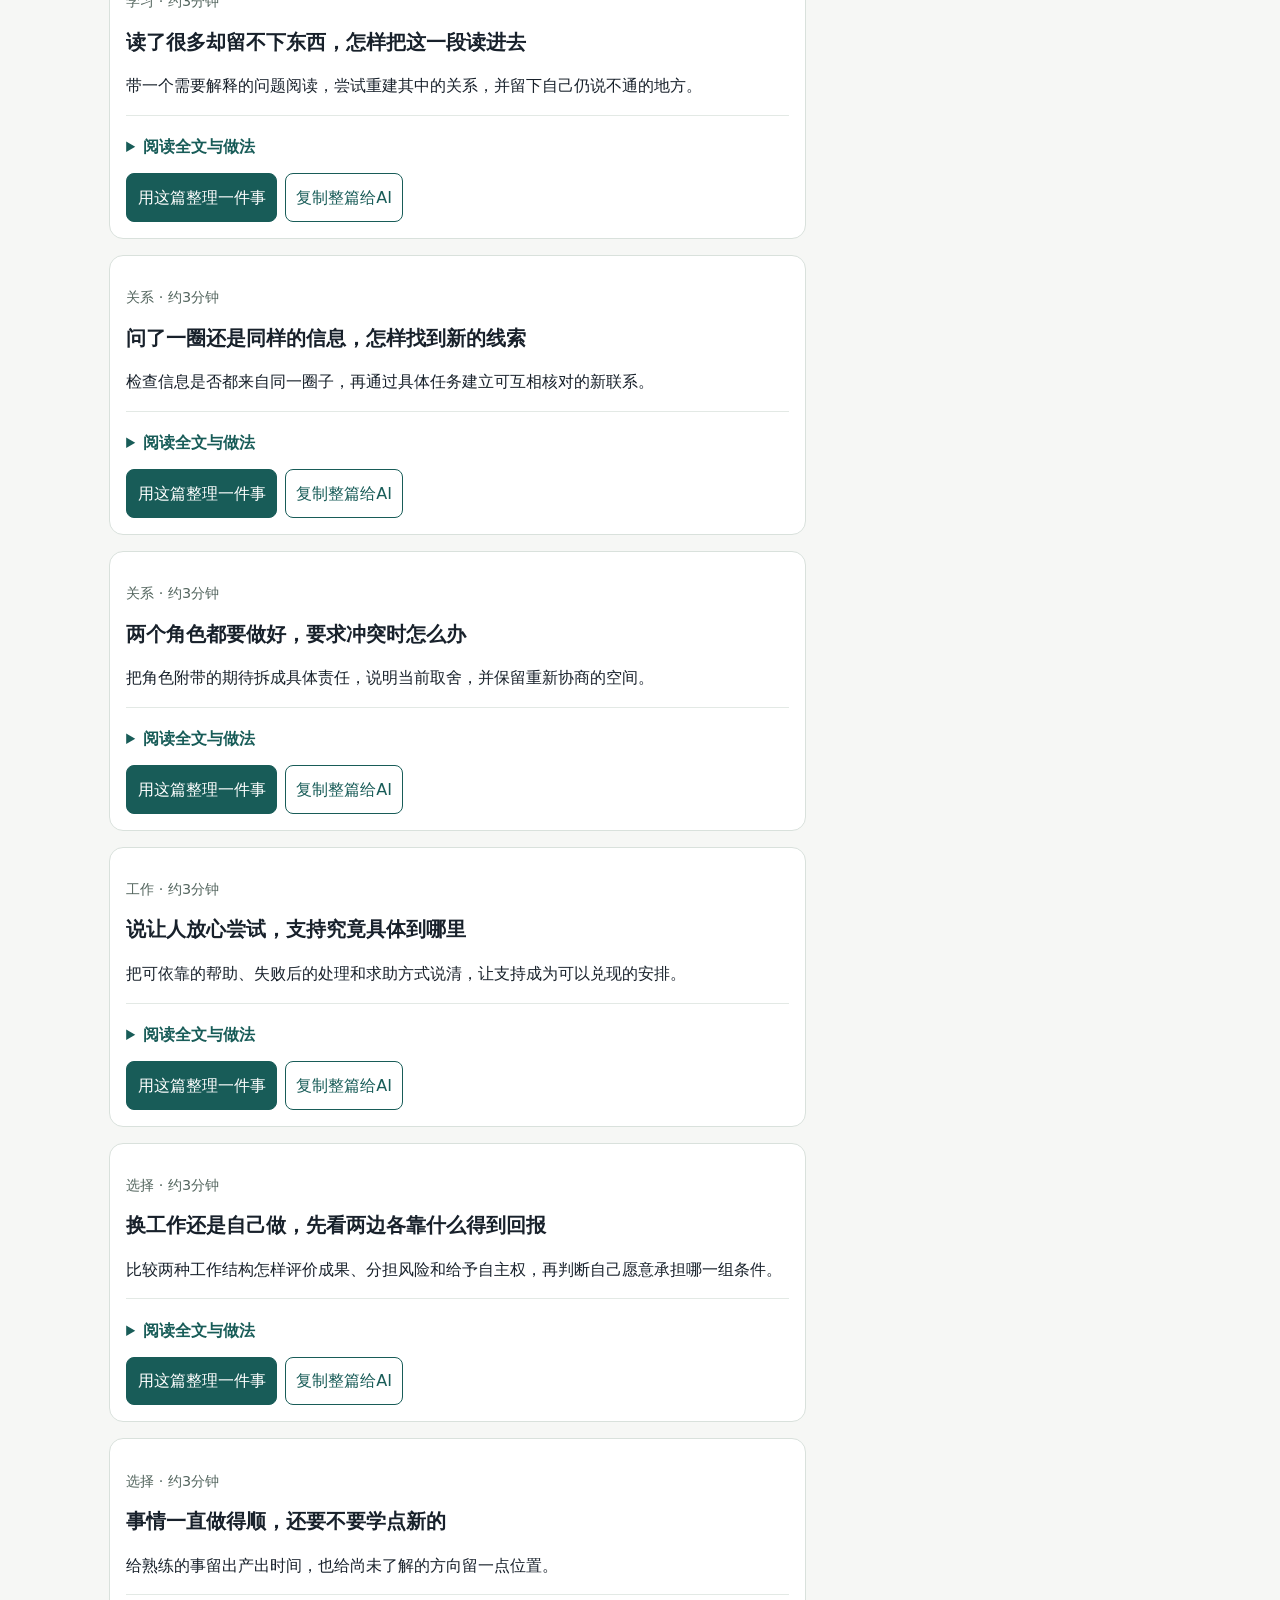
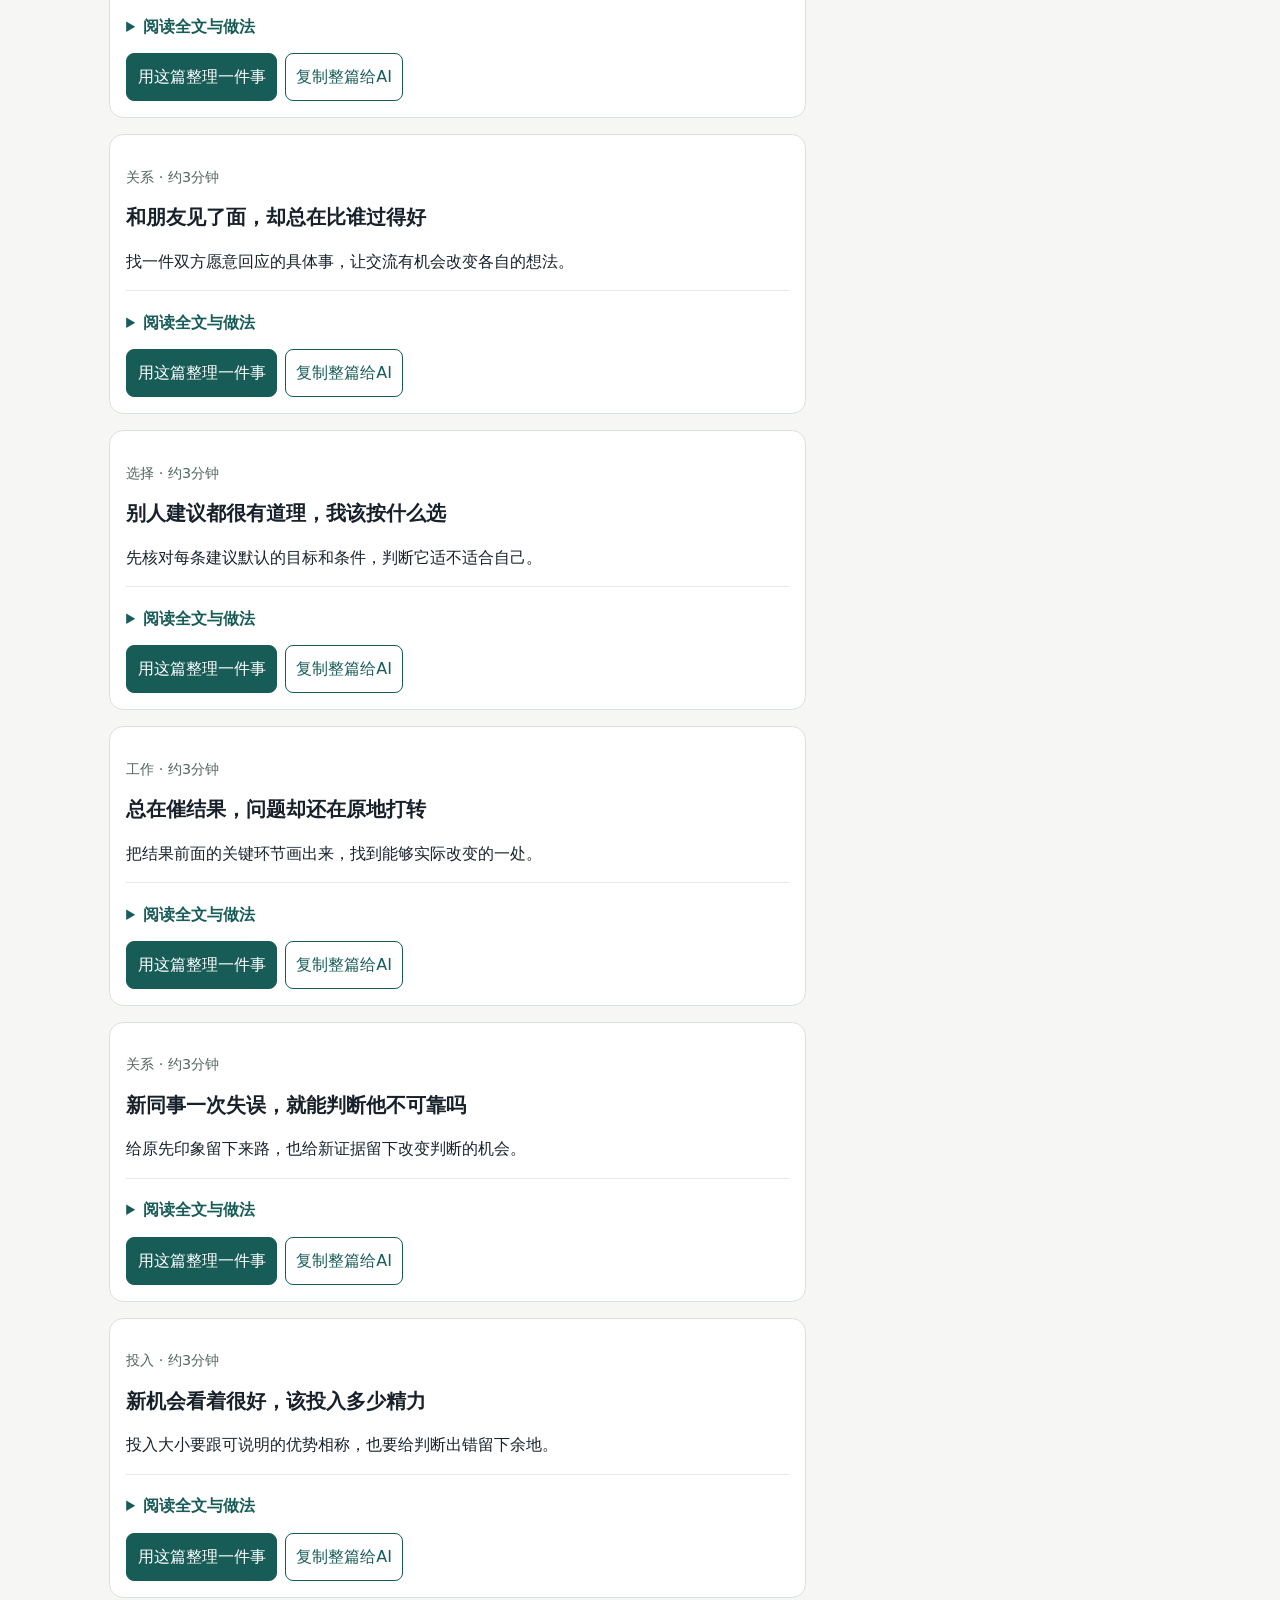
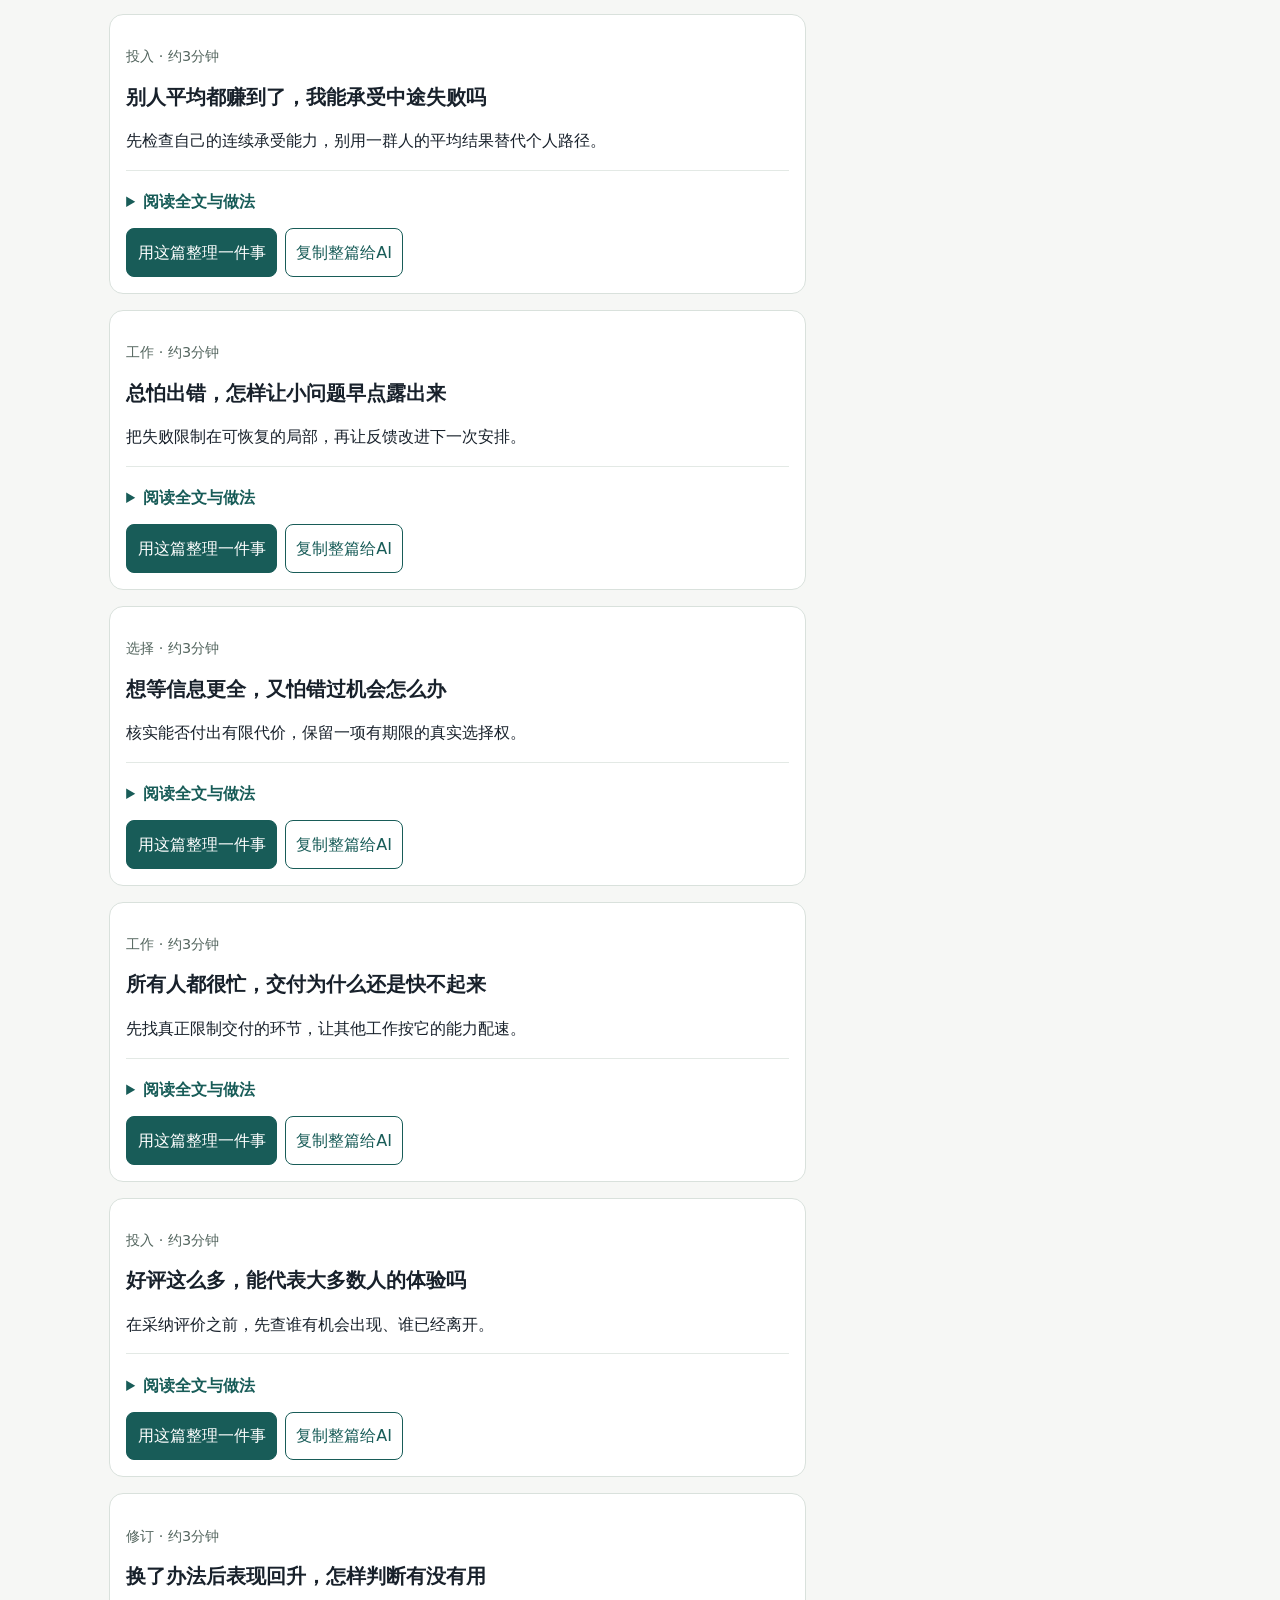
==== commit 3e116bb4: "Improve guide search and clarify review reminders" ====
--- a/index.html
+++ b/index.html
@@ -6,17 +6,17 @@
   <meta http-equiv="Content-Security-Policy" content="default-src 'self'; script-src 'self'; style-src 'self'; connect-src 'self'; object-src 'none'; base-uri 'none'">
   <meta name="description" content="115篇有来源的现代思维应用指南，从工作、学习和关系中的具体问题开始，读做法、看边界，找到自己的下一步。">
   <title>现代思维人生指南</title>
-  <link rel="stylesheet" href="./style.css?v=2026-10-23-course.1">
+  <link rel="stylesheet" href="./style.css?v=2026-10-25-search.1">
 </head>
 <body>
   <header><strong>这件事，下一步</strong><nav><a href="#library">找一篇指南</a><a href="./guide.md">阅读全文</a><a href="./offline.html">离线版</a></nav></header>
   <main>
     <section class="hero"><h1>现代思维人生指南</h1><p>努力没被认可、资料越查越乱、想做却迟迟没开始。先找与你眼前处境有关的一篇，读清做法和边界，再决定自己的下一步。</p><p>115篇场景指南，包含思考依据、具体步骤、演示和回看条件。免费阅读，无需注册。愿意时，可以把自己的判断留在这台设备上。</p><div class="hero-actions"><a href="#library">按问题找指南</a><a href="#record">记下我的下一步</a><a href="./COURSE_COVERAGE.html">查看100讲对应指南</a></div></section>
-    <section class="controls" id="library" aria-label="指南筛选"><input id="search" type="search" placeholder="试试“报课”“不被认可”“沟通”" aria-label="搜索指南"><select id="category" aria-label="选择类别"><option value="">全部类别</option></select></section>
-    <p class="tag">指南依据《现代思维工具100讲》《精英日课》的已核对材料改写。具体做法与虚构演示为本项目推演，尚待真实使用反馈；本站不代表课程作者。</p>
-    <div class="layout"><section><h2>从眼前的问题开始</h2><p id="guide-count" class="tag" role="status" aria-live="polite"></p><div id="guides"></div></section><aside id="record"><h2>整理一件事</h2><p class="tag">愿意时再写，判断可以留空。有新事实时追加一个版本，旧版会保留。记录只在当前浏览器保存，请导出备份。</p><p class="tag">需要AI时，可把整篇指南或自己选定的记录复制到已有AI。本站不提供自动AI聊天。</p><button id="new-record" class="secondary" type="button">开始新记录</button><form id="record-form"><label>我遇到的问题<input id="input" required></label><label>我现在的判断（可留空）<textarea id="answer"></textarea></label><label>下一步（可留空）<input id="choice"></label><label>什么变化时回看（可留空）<input id="review"></label><button type="submit">保存我的记录</button><p id="notice" class="notice" role="status"></p></form><div id="records"></div><div class="export"><h3>备份与恢复</h3><textarea id="backup" aria-label="JSON备份内容" placeholder="导出后可复制保存"></textarea><button id="export-copy" class="secondary" type="button">导出并复制</button><button id="export-download" class="secondary" type="button">下载JSON备份</button><label>导入JSON<input id="import-file" type="file" accept="application/json,.json"></label><button id="clear" class="secondary" type="button">清除此设备上的记录</button></div></aside></div>
+    <section class="controls" id="library" aria-label="指南筛选"><input id="search" type="search" placeholder="试试“临时加活”“做笔记”“选工作”" aria-label="搜索指南"><select id="category" aria-label="选择类别"><option value="">全部类别</option></select></section>
+    <p class="tag">可以输入短词或多个关键词，先看标题和适用时机。改写一句话、简单计算或写提醒，直接处理就好；这里帮助整理需要判断的事情。</p><p class="tag">指南依据《现代思维工具100讲》《精英日课》的已核对材料改写。具体做法与虚构演示为本项目推演，尚待真实使用反馈；本站不代表课程作者。</p>
+    <div class="layout"><section><h2>从眼前的问题开始</h2><p id="guide-count" class="tag" role="status" aria-live="polite"></p><div id="guides"></div></section><aside id="record"><h2>整理一件事</h2><p class="tag">愿意时再写，判断可以留空。有新事实时追加一个版本，旧版会保留。记录只在当前浏览器保存，请导出备份。需要时手动回看，不会按时间自动提醒。</p><p class="tag">需要AI时，可把整篇指南或自己选定的记录复制到已有AI。本站不提供自动AI聊天。</p><button id="new-record" class="secondary" type="button">开始新记录</button><form id="record-form"><label>我遇到的问题<input id="input" required></label><label>我现在的判断（可留空）<textarea id="answer"></textarea></label><label>下一步（可留空）<input id="choice"></label><label>什么变化时回看（可留空）<input id="review"></label><button type="submit">保存我的记录</button><p id="notice" class="notice" role="status"></p></form><div id="records"></div><div class="export"><h3>备份与恢复</h3><textarea id="backup" aria-label="JSON备份内容" placeholder="导出后可复制保存"></textarea><button id="export-copy" class="secondary" type="button">导出并复制</button><button id="export-download" class="secondary" type="button">下载JSON备份</button><label>导入JSON<input id="import-file" type="file" accept="application/json,.json"></label><button id="clear" class="secondary" type="button">清除此设备上的记录</button></div></aside></div>
   </main>
   <footer><p><a href="./download/modern-thinking-guide.zip">下载公开包</a> · <a href="./PRIVACY.md">隐私说明</a> · <a href="https://github.com/fancy0121/modern-thinking-guide">GitHub</a> · <a href="https://github.com/fancy0121/modern-thinking-guide/issues">反馈（请不要公开私人故事）</a></p></footer>
-  <script defer src="./content/guides.js?v=2026-10-23-course.1"></script><script defer src="./core.js?v=2026-10-23-course.1"></script><script defer src="./app.js?v=2026-10-23-course.1"></script>
+  <script defer src="./content/guides.js?v=2026-10-25-search.1"></script><script defer src="./core.js?v=2026-10-25-search.1"></script><script defer src="./app.js?v=2026-10-25-search.1"></script>
 </body>
 </html>
